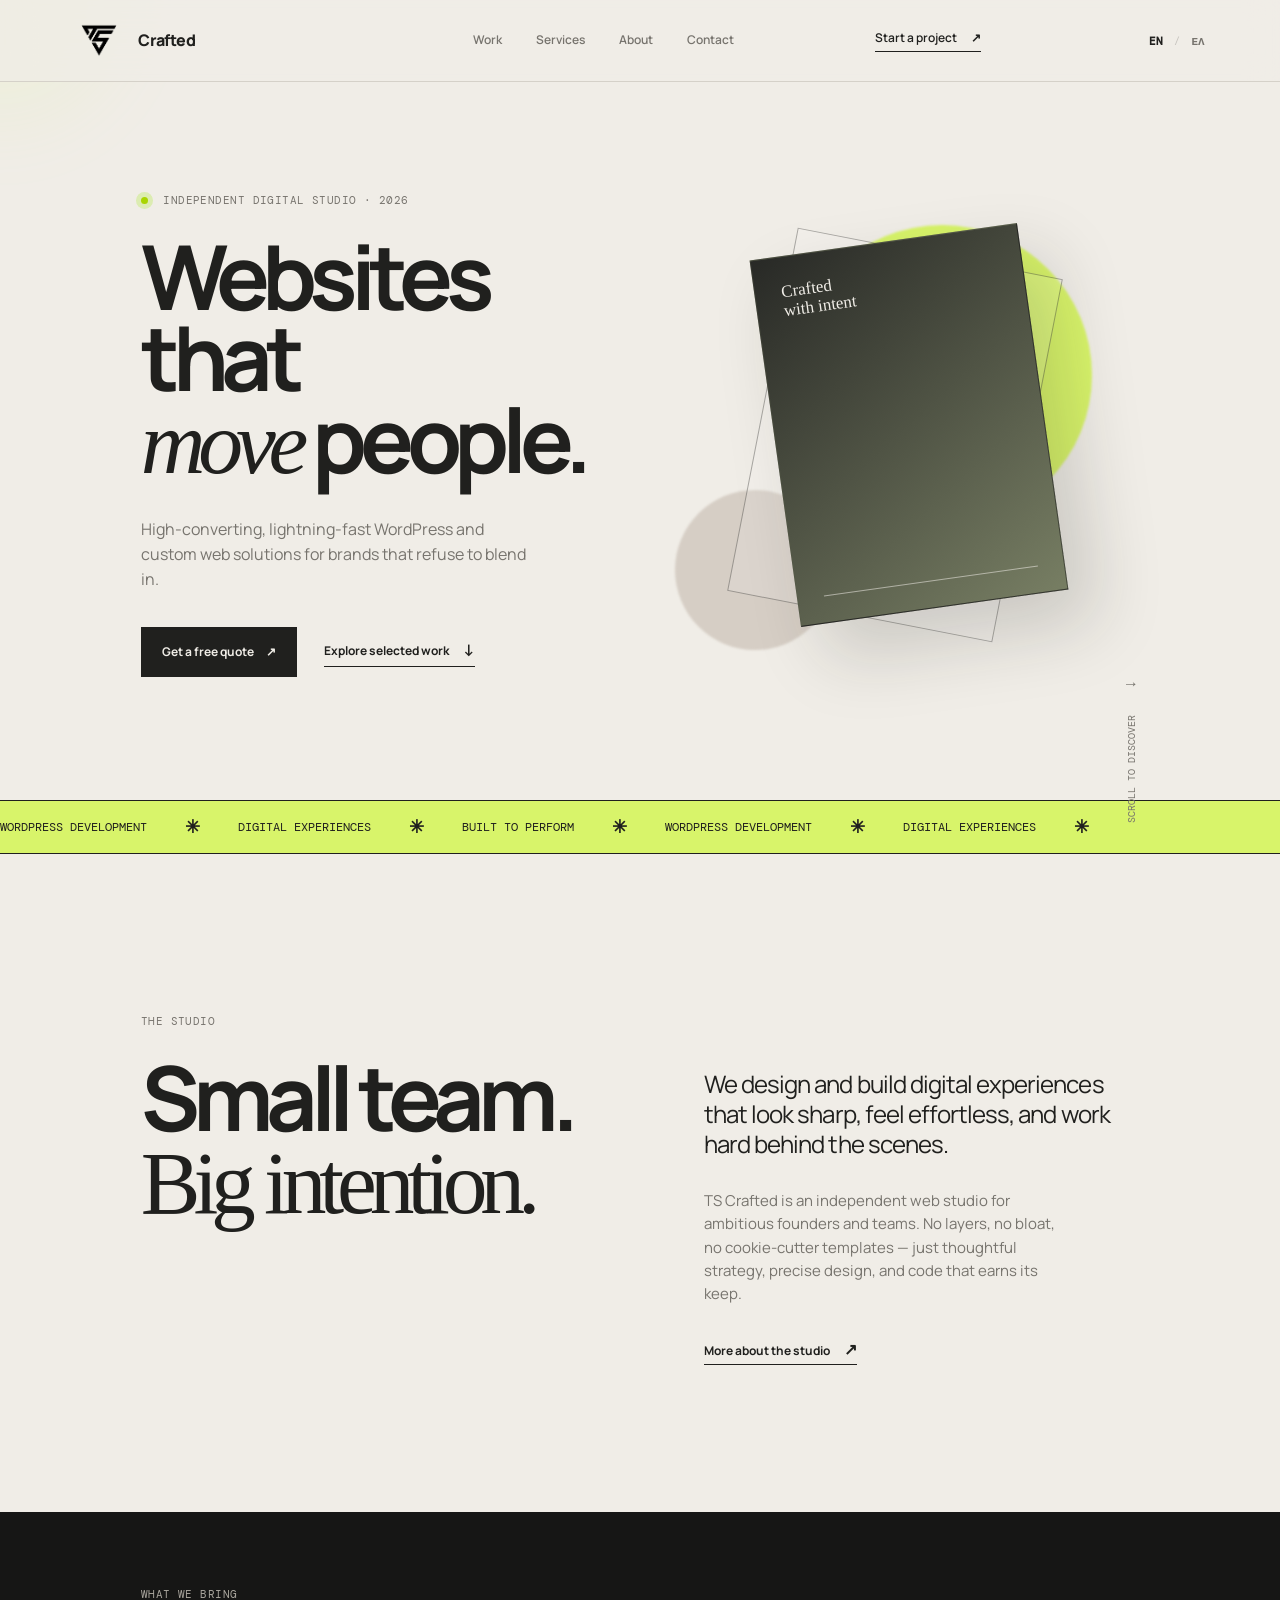
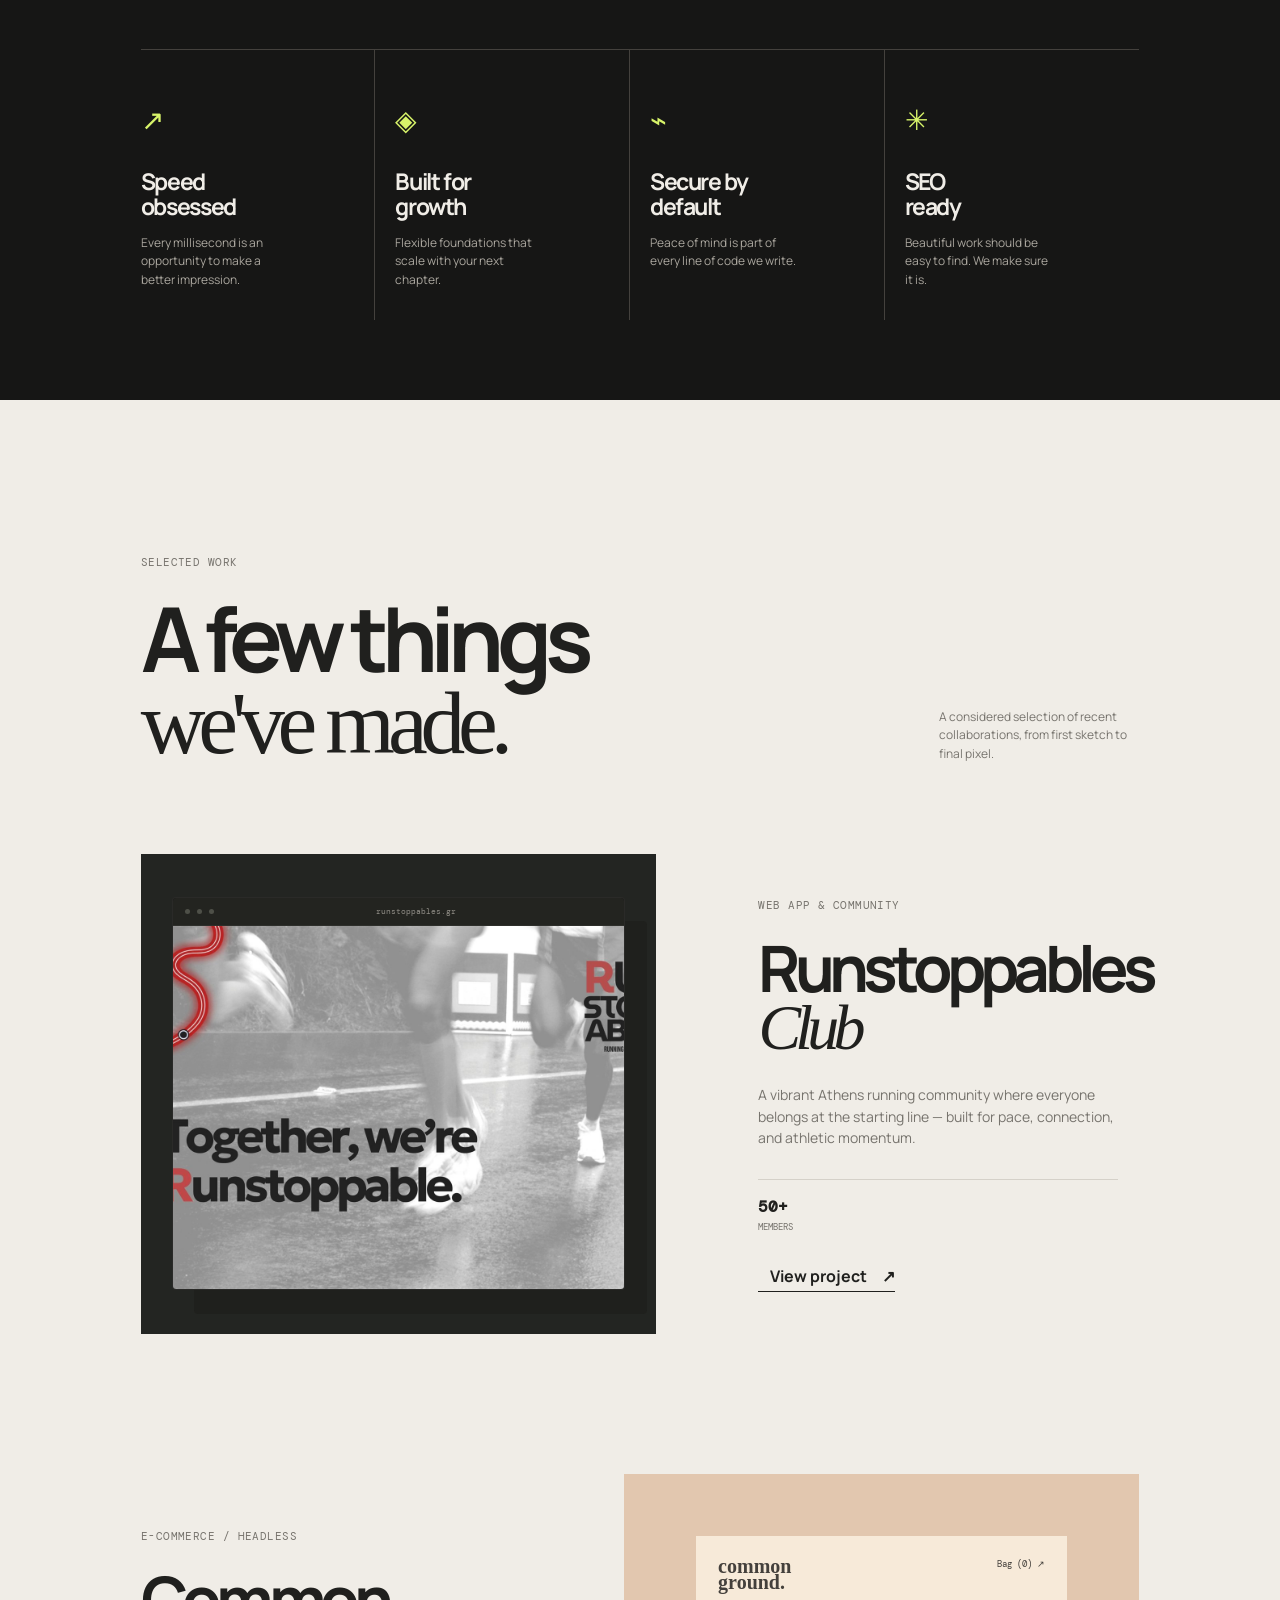
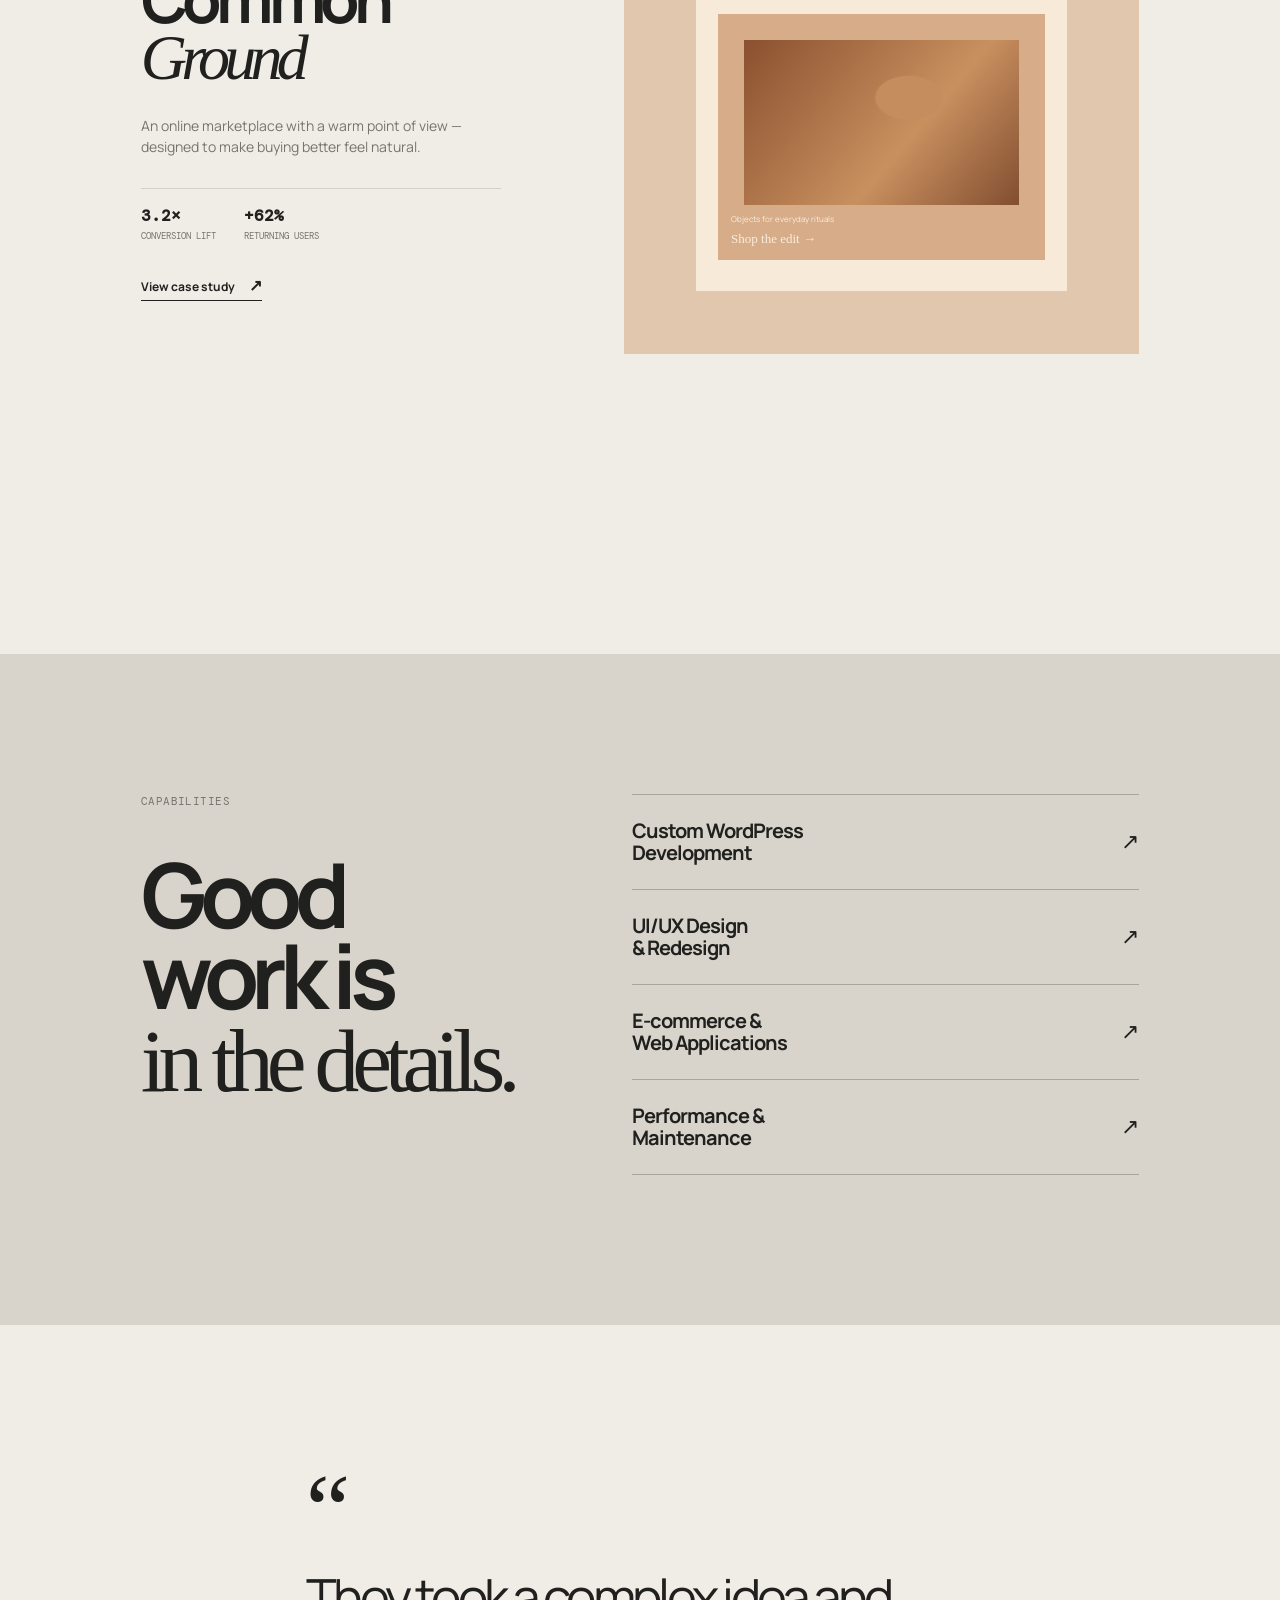
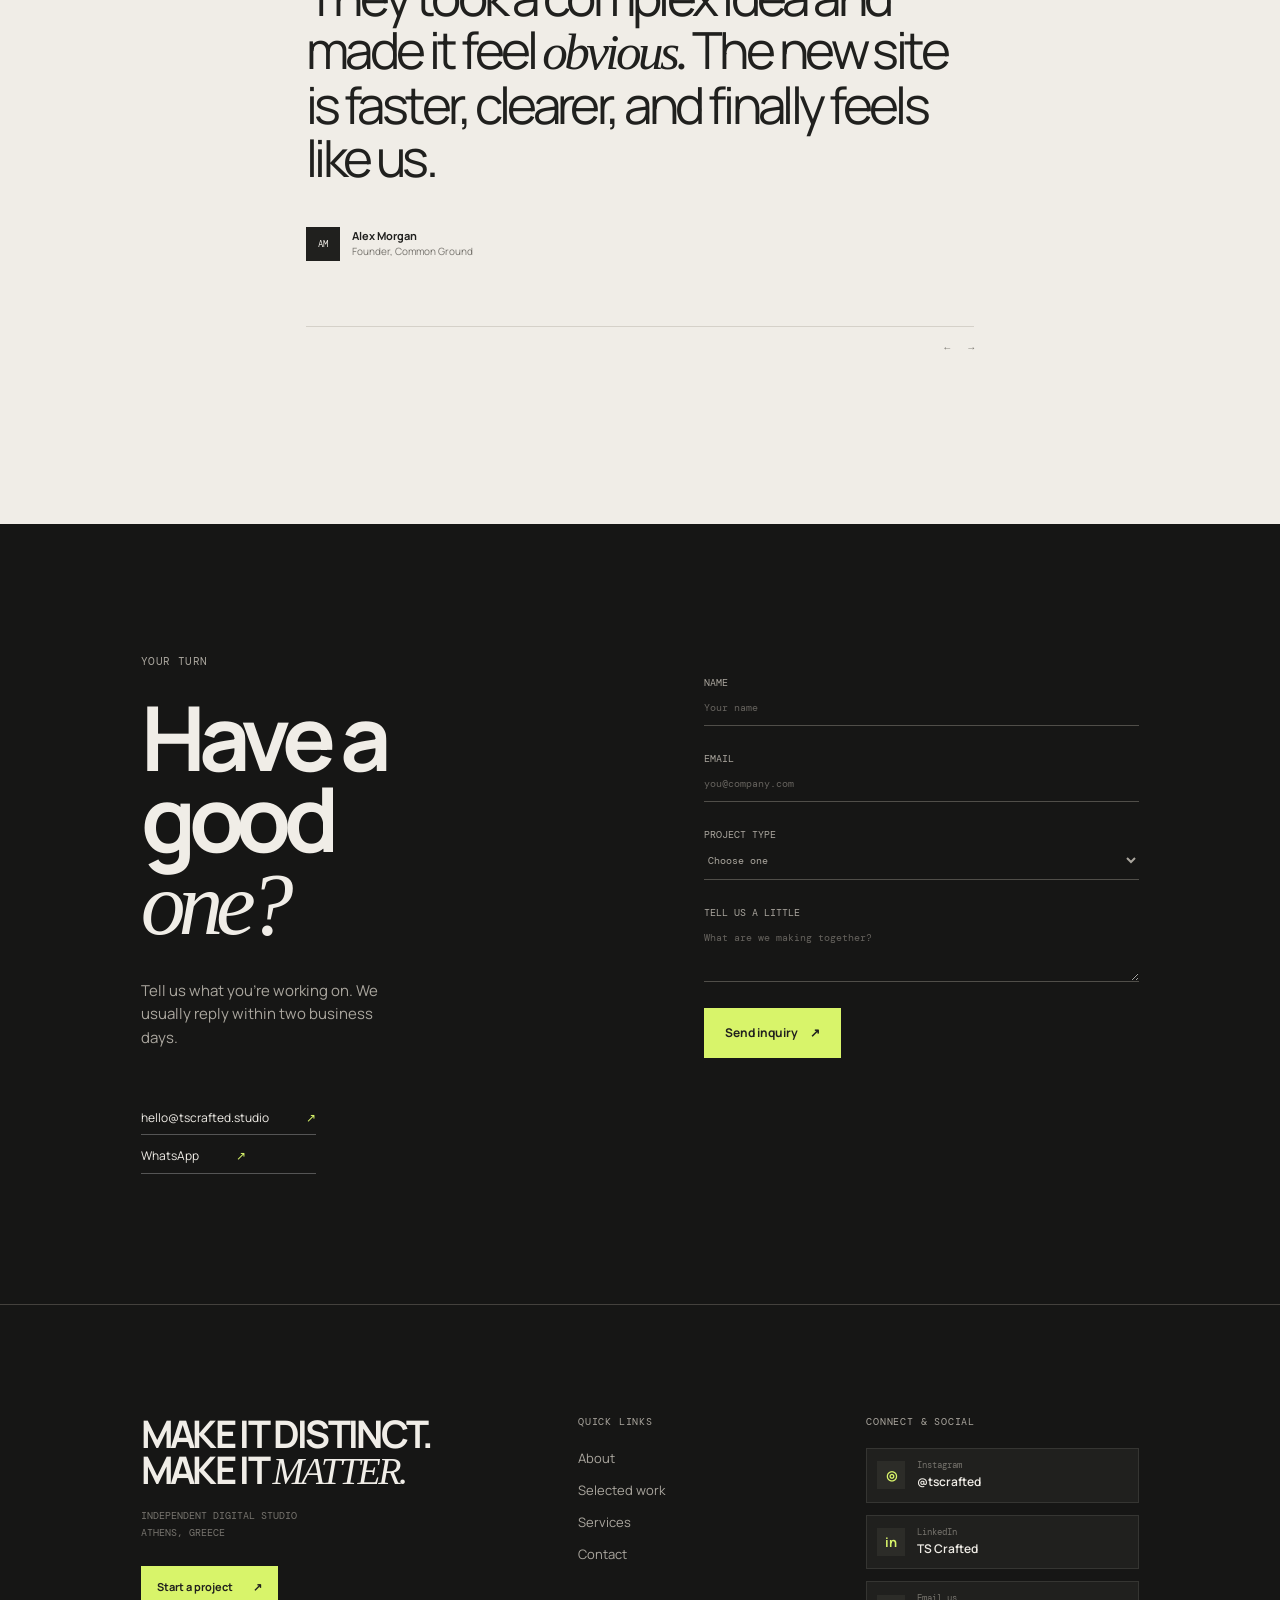
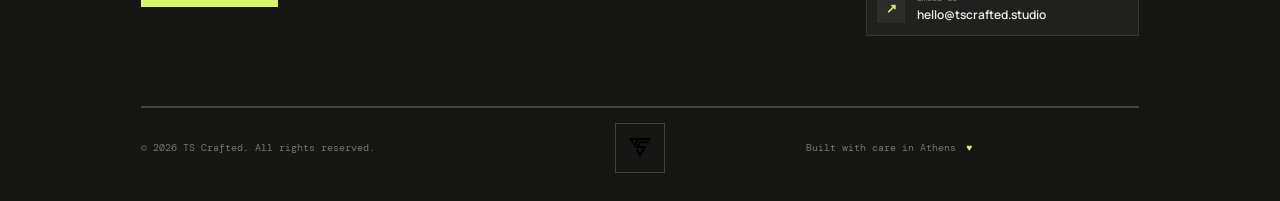
==== index-el.html @ 4c5b45fc "Update portfolio with Runstoppables showcase, language toggle, and clean layout" ====
<!doctype html>
<html lang="el">
  <head>
    <meta charset="UTF-8" />
    <meta name="viewport" content="width=device-width, initial-scale=1.0" />
    <meta name="description" content="TS Crafted — high-performance WordPress and custom web solutions." />
    <title>TS Crafted — Digital experiences, carefully made.</title>
    <link rel="icon" type="image/png" sizes="512x512" href="assets/transparent_logo.png" />
    <link rel="apple-touch-icon" sizes="512x512" href="assets/transparent_logo.png" />
    <link rel="preconnect" href="https://fonts.googleapis.com" />
    <link rel="preconnect" href="https://fonts.gstatic.com" crossorigin />
    <link href="https://fonts.googleapis.com/css2?family=DM+Mono:wght@400;500&family=Manrope:wght@400;500;600;700;800&display=swap" rel="stylesheet" />
    <link rel="stylesheet" href="styles.css" />
  </head>
  <body data-lang="el">
    <div class="cursor-glow" aria-hidden="true"></div>
    <header class="site-header">
      <a class="brand" href="#top" aria-label="TS Crafted home"><img class="brand-logo" src="assets/transparent_logo.png" alt="" /><span>Crafted</span></a>
      <nav class="desktop-nav" aria-label="Main navigation">
        <a href="#work">Work</a><a href="#services">Services</a><a href="#about">About</a><a href="#contact">Contact</a>
      </nav>
      <a class="header-cta magnetic" href="#contact">Start a project <span>↗</span></a>
      <div class="lang-switch" aria-label="Language selection">
        <button type="button" class="lang-btn" data-lang="en" onclick="location.href='index.html'">EN</button>
        <span class="lang-sep">/</span>
        <button type="button" class="lang-btn active" data-lang="el">ΕΛ</button>
      </div>
      <button class="menu-toggle" aria-label="Open menu" aria-expanded="false"><span></span><span></span></button>
    </header>

    <main id="top">
      <section class="hero section-pad">
        <div class="hero-copy reveal">
          <p class="eyebrow"><span class="status-dot"></span> Independent digital studio · 2026</p>
          <h1>Websites that<br /><em>move</em> people.</h1>
          <p class="hero-description">High-converting, lightning-fast WordPress and custom web solutions for brands that refuse to blend in.</p>
          <div class="hero-actions"><a class="button button-dark magnetic" href="#contact">Get a free quote <span>↗</span></a><a class="text-link" href="#work">Explore selected work <span>↓</span></a></div>
        </div>
        <div class="hero-art reveal delay-1" aria-hidden="true">
          <div class="orb orb-one"></div><div class="orb orb-two"></div>
          <div class="art-card art-card-back"></div>
          <div class="art-card art-card-front"><span class="art-label">Crafted<br />with intent</span><div class="art-line"></div></div>
          <div class="scroll-note">Scroll to discover <span>↓</span></div>
        </div>
      </section>

      <section class="marquee" aria-label="Our specialties">
        <div class="marquee-track"><span>WordPress Development</span><b>✳</b><span>Digital Experiences</span><b>✳</b><span>Built to Perform</span><b>✳</b><span>WordPress Development</span><b>✳</b><span>Digital Experiences</span><b>✳</b></div>
      </section>

      <section class="about section-pad" id="about">
        <div class="section-intro reveal"><p class="eyebrow">The studio</p><h2>Small team.<br /><span>Big intention.</span></h2></div>
        <div class="about-content reveal delay-1"><p class="lead">We design and build digital experiences that look sharp, feel effortless, and work hard behind the scenes.</p><p>TS Crafted is an independent web studio for ambitious founders and teams. No layers, no bloat, no cookie-cutter templates — just thoughtful strategy, precise design, and code that earns its keep.</p><a class="text-link" href="#contact">More about the studio <span>↗</span></a></div>
      </section>

      <section class="expertise section-pad">
        <div class="expertise-top"><p class="eyebrow">What we bring</p></div>
        <div class="expertise-grid">
          <div class="expertise-item reveal"><span class="item-icon">↗</span><h3>Speed<br />obsessed</h3><p>Every millisecond is an opportunity to make a better impression.</p></div>
          <div class="expertise-item reveal delay-1"><span class="item-icon">◈</span><h3>Built for<br />growth</h3><p>Flexible foundations that scale with your next chapter.</p></div>
          <div class="expertise-item reveal delay-2"><span class="item-icon">⌁</span><h3>Secure by<br />default</h3><p>Peace of mind is part of every line of code we write.</p></div>
          <div class="expertise-item reveal delay-3"><span class="item-icon">✳</span><h3>SEO<br />ready</h3><p>Beautiful work should be easy to find. We make sure it is.</p></div>
        </div>
      </section>

      <section class="work section-pad" id="work">
        <div class="work-heading reveal"><div><p class="eyebrow">Selected work</p><h2>A few things<br /><span>we've made.</span></h2></div><p class="work-intro">A considered selection of recent collaborations, from first sketch to final pixel.</p></div>
        <article class="project project-one reveal">
          <div class="project-visual visual-one">
            <div class="mock-browser mock-browser-image">
              <div class="browser-bar"><i></i><i></i><i></i><span>runstoppables.gr</span></div>
              <div class="browser-img-wrap">
                <img src="assets/runstoppables-banner.jpg" alt="Runstoppables Community Running Club" class="project-img" />
              </div>
            </div>
          </div>
          <div class="project-copy">
            <p class="eyebrow">
              <span class="lang-en">Web App & Community</span>
              <span class="lang-el">Web Εφαρμογή & Κοινότητα</span>
            </p>
            <h3>Runstoppables<br /><em>Club</em></h3>
            <p class="lang-en">A vibrant Athens running community where everyone belongs at the starting line — built for pace, connection, and athletic momentum.</p>
            <p class="lang-el">Μια δυναμική κοινότητα τρεξίματος στην Αθήνα όπου όλοι χωράμε στην ίδια αφετηρία — σχεδιασμένο για ρυθμό, έμπνευση και συνεχή εξέλιξη.</p>
            <div class="case-stats">
              <span><b>50+</b> <span class="lang-en">Members</span><span class="lang-el">Μέλη</span></span>
            </div>
            <a class="text-link" href="#contact">
              <span class="lang-en">View project <span>↗</span></span>
              <span class="lang-el">Δείτε το project <span>↗</span></span>
            </a>
          </div>
        </article>
        <article class="project project-two reveal">
          <div class="project-copy"><p class="eyebrow">E-commerce / Headless</p><h3>Common<br /><em>Ground</em></h3><p>An online marketplace with a warm point of view — designed to make buying better feel natural.</p><div class="case-stats"><span><b>3.2×</b> Conversion lift</span><span><b>+62%</b> Returning users</span></div><a class="text-link" href="#contact">View case study <span>↗</span></a></div>
          <div class="project-visual visual-two"><div class="mock-shop"><div class="shop-header"><span>common<br />ground.</span><span>Bag (0) ↗</span></div><div class="shop-product"><div class="product-shape"></div><span>Objects for everyday rituals</span><strong>Shop the edit →</strong></div></div></div>
        </article>
      </section>

      <section class="services section-pad" id="services">
        <div class="services-head reveal"><p class="eyebrow">Capabilities</p><h2>Good work is<br /><span>in the details.</span></h2></div>
        <div class="service-list">
          <div class="service reveal"><h3>Custom WordPress<br />Development</h3><span class="service-arrow">↗</span></div>
          <div class="service reveal"><h3>UI/UX Design<br />& Redesign</h3><span class="service-arrow">↗</span></div>
          <div class="service reveal"><h3>E-commerce &<br />Web Applications</h3><span class="service-arrow">↗</span></div>
          <div class="service reveal"><h3>Performance &<br />Maintenance</h3><span class="service-arrow">↗</span></div>
        </div>
      </section>

      <section class="quote section-pad reveal"><div class="quote-mark">“</div><blockquote>They took a complex idea and made it feel <em>obvious.</em> The new site is faster, clearer, and finally feels like us.</blockquote><div class="quote-byline"><span class="avatar">AM</span><span><b>Alex Morgan</b><small>Founder, Common Ground</small></span></div><div class="quote-controls"><span>← &nbsp; →</span></div></section>

      <section class="contact section-pad" id="contact">
        <div class="contact-intro reveal"><p class="eyebrow">Your turn</p><h2>Have a good<br /><em>one?</em></h2><p>Tell us what you're working on. We usually reply within two business days.</p><div class="direct-links"><a href="mailto:hello@tscrafted.studio">hello@tscrafted.studio <span>↗</span></a><a href="https://wa.me/" target="_blank" rel="noreferrer">WhatsApp <span>↗</span></a></div></div>
        <form class="contact-form reveal delay-1"><label>Name<input type="text" name="name" placeholder="Your name" required /></label><label>Email<input type="email" name="email" placeholder="you@company.com" required /></label><label>Project type<select name="type"><option>Choose one</option><option>WordPress Development</option><option>Website redesign</option><option>E-commerce</option><option>Something else</option></select></label><label>Tell us a little<textarea name="message" rows="3" placeholder="What are we making together?"></textarea></label><button class="button button-light magnetic" type="submit">Send inquiry <span>↗</span></button><p class="form-status" role="status"></p></form>
      </section>
    </main>
    <footer class="footer">
      <div class="footer-grid">
        <div class="footer-about">
          <p class="footer-motto">MAKE IT DISTINCT.<br />MAKE IT <em>MATTER.</em></p>
          <p class="footer-submotto">Independent digital studio<br />Athens, Greece</p>
          <a class="footer-cta" href="#contact">Start a project <span>↗</span></a>
        </div>
        <div class="footer-column">
          <h3>Quick links</h3>
          <a href="#about">About</a>
          <a href="#work">Selected work</a>
          <a href="#services">Services</a>
          <a href="#contact">Contact</a>
        </div>
        <div class="footer-column footer-connect">
          <h3>Connect &amp; social</h3>
          <a class="footer-link-card" href="#" aria-label="Instagram placeholder"><span class="footer-link-icon">◎</span><span><small>Instagram</small><b>@tscrafted</b></span></a>
          <a class="footer-link-card" href="#" aria-label="LinkedIn placeholder"><span class="footer-link-icon">in</span><span><small>LinkedIn</small><b>TS Crafted</b></span></a>
          <a class="footer-link-card" href="mailto:hello@tscrafted.studio"><span class="footer-link-icon">↗</span><span><small>Email us</small><b>hello@tscrafted.studio</b></span></a>
        </div>
      </div>
      <div class="footer-bottom">
        <span>© 2026 TS Crafted. All rights reserved.</span>
        <a class="footer-mark" href="#top" aria-label="TS Crafted home"><img src="assets/transparent_logo.png" alt="TS Crafted" /></a>
        <span>Built with care in Athens <span class="footer-heart">♥</span></span>
      </div>
    </footer>
    <script src="script.js"></script>
  </body>
</html>
---- styles.css ----
:root{--ink:#20201e;--paper:#f0ede7;--muted:#77746e;--line:#d5d1c9;--acid:#d8f46a;--black:#161615;--serif:Georgia,'Times New Roman',serif;--sans:'Manrope',Arial,sans-serif;--mono:'DM Mono',monospace}
*{box-sizing:border-box}html{scroll-behavior:smooth}body{margin:0;background:var(--paper);color:var(--ink);font-family:var(--sans);font-size:15px;line-height:1.55;overflow-x:hidden}a{color:inherit;text-decoration:none}button,input,select,textarea{font:inherit}.site-header{height:82px;padding:0 5.5vw;display:flex;align-items:center;justify-content:space-between;border-bottom:1px solid var(--line);position:absolute;top:0;width:100%;z-index:5;background:rgba(240,237,231,.7);backdrop-filter:blur(16px)}.brand{font-weight:800;display:flex;align-items:center;gap:10px;font-size:16px;letter-spacing:-.04em}.brand-mark{background:var(--ink);color:var(--paper);width:29px;height:29px;display:grid;place-items:center;font-size:10px;letter-spacing:-.08em}.brand-logo{width:58px;height:58px;padding:0;object-fit:contain;display:block}.site-header .brand-logo{filter:invert(1)}.desktop-nav{display:flex;gap:34px;margin-left:12%}.desktop-nav a,.header-cta{font-size:12px;font-weight:600}.desktop-nav a{color:var(--muted);transition:color .25s}.desktop-nav a:hover{color:var(--ink)}.header-cta{border-bottom:1px solid var(--ink);padding-bottom:4px}.header-cta span,.text-link span,.button span{margin-left:12px;transition:transform .3s;display:inline-block}.header-cta:hover span,.text-link:hover span,.button:hover span{transform:translate(3px,-3px)}.menu-toggle{display:none;background:none;border:0}.section-pad{padding-left:11vw;padding-right:11vw}.hero{min-height:780px;padding-top:180px;padding-bottom:110px;display:grid;grid-template-columns:1fr 1fr;align-items:center;gap:4vw}.eyebrow{font:11px var(--mono);letter-spacing:.04em;text-transform:uppercase;color:var(--muted);margin:0 0 28px}.status-dot{display:inline-block;width:7px;height:7px;background:#a9d500;border-radius:50%;margin-right:8px;box-shadow:0 0 0 5px #dcecb2}.hero h1,.section-intro h2,.work-heading h2,.services h2,.contact h2{font-size:clamp(54px,7vw,106px);letter-spacing:-.08em;line-height:.91;margin:0;font-weight:700}.hero h1 em,.contact h2 em{font-family:var(--serif);font-weight:400}.hero-description{max-width:390px;color:var(--muted);font-size:16px;margin:34px 0 35px}.hero-actions{display:flex;align-items:center;gap:27px}.button{border:0;padding:16px 21px;display:inline-flex;align-items:center;justify-content:center;cursor:pointer;font-size:12px;font-weight:700;transition:transform .25s,box-shadow .25s}.button-dark{background:var(--ink);color:var(--paper)}.button-light{background:var(--acid);color:var(--ink);width:max-content}.button:hover{transform:translateY(-3px);box-shadow:7px 7px 0 rgba(32,32,30,.13)}.text-link{font-size:12px;font-weight:700;border-bottom:1px solid var(--ink);padding-bottom:5px}.text-link span{font-size:16px}.hero-art{position:relative;height:510px}.orb{position:absolute;border-radius:50%;filter:blur(1px)}.orb-one{width:300px;height:300px;background:var(--acid);top:45px;right:10%}.orb-two{width:160px;height:160px;background:#d6cec5;bottom:40px;left:2%}.art-card{position:absolute;width:270px;height:370px;border:1px solid rgba(32,32,30,.35);transform:rotate(11deg);top:70px;right:23%;background:rgba(255,255,255,.13)}.art-card-front{transform:rotate(-8deg);top:60px;right:20%;background:linear-gradient(145deg,#282926,#777e63);color:var(--paper);padding:26px;display:flex;flex-direction:column;justify-content:space-between;box-shadow:25px 35px 70px rgba(32,32,30,.18)}.art-label{font:17px var(--serif);line-height:1.1}.art-number{font:10px var(--mono);align-self:flex-end}.art-number span{opacity:.5}.art-line{width:100%;height:1px;background:rgba(240,237,231,.55)}.scroll-note{position:absolute;bottom:0;right:2%;font:10px var(--mono);text-transform:uppercase;color:var(--muted);transform:rotate(-90deg);transform-origin:right}.scroll-note span{margin-left:20px;font-size:16px}.marquee{background:var(--acid);overflow:hidden;padding:14px 0;border-bottom:1px solid var(--ink);border-top:1px solid var(--ink)}.marquee-track{display:flex;gap:38px;white-space:nowrap;animation:slide 25s linear infinite;font:12px var(--mono);text-transform:uppercase;align-items:center}.marquee b{font-size:18px}.about{display:grid;grid-template-columns:1fr 1fr;padding-top:160px;padding-bottom:150px;gap:10vw}.section-intro h2 span,.work-heading h2 span,.services h2 span{font-family:var(--serif);font-weight:400}.about-content{max-width:470px;padding-top:55px}.lead{font-size:24px;letter-spacing:-.04em;line-height:1.25;margin:0 0 30px}.about-content>p:not(.lead){color:var(--muted);max-width:360px;margin-bottom:32px}.expertise{background:var(--black);color:var(--paper);padding-top:75px;padding-bottom:80px}.expertise-top{display:flex;justify-content:space-between;border-bottom:1px solid #44413d;padding-bottom:20px}.expertise-top .eyebrow,.expertise-top .mono{color:#aaa69e}.mono{font:10px var(--mono)}.expertise-grid{display:grid;grid-template-columns:repeat(4,1fr);gap:20px}.expertise-item{padding:48px 25px 18px 0;border-right:1px solid #44413d}.expertise-item:last-child{border:0}.item-icon{color:var(--acid);font-size:28px}.expertise-item h3{font-size:23px;line-height:1.05;letter-spacing:-.06em;margin:28px 0 16px}.expertise-item p{color:#aaa69e;font-size:12px;max-width:150px}.work{padding-top:155px;padding-bottom:160px}.work-heading{display:flex;justify-content:space-between;align-items:flex-end;margin-bottom:90px}.work-intro{max-width:200px;color:var(--muted);font-size:12px;margin:0}.project{display:grid;grid-template-columns:1.15fr .85fr;gap:8vw;align-items:center;margin-bottom:140px}.project-two{grid-template-columns:.85fr 1.15fr}.project-copy{max-width:360px}.project-copy h3{font-size:clamp(47px,5vw,75px);letter-spacing:-.09em;line-height:.88;margin:0 0 28px}.project-copy h3 em{font-family:var(--serif);font-weight:400}.project-copy>p:not(.eyebrow){color:var(--muted);font-size:14px;margin-bottom:30px}.case-stats{display:flex;gap:28px;border-top:1px solid var(--line);padding:16px 0 27px;margin-bottom:4px}.case-stats span{font:9px var(--mono);text-transform:uppercase;color:var(--muted)}.case-stats b{display:block;color:var(--ink);font-size:16px;margin-bottom:4px}.project-visual{height:480px;position:relative;display:grid;place-items:center;overflow:hidden}.visual-one{background:#232522}.visual-one .visual-caption{color:#8f8c85}.visual-two{background:#e2c7af}.visual-caption{position:absolute;right:22px;bottom:20px;font:10px var(--mono)}.mock-browser{background:#242521;width:72%;height:70%;color:var(--paper);box-shadow:22px 23px 0 rgba(32,32,30,.13);transition:transform .7s}.project-visual:hover .mock-browser,.project-visual:hover .mock-shop{transform:scale(1.05)}.browser-bar{height:27px;background:#d4d7cb;color:#555;padding:6px 9px;display:flex;gap:4px;align-items:center;font:7px var(--mono)}.browser-bar i{width:5px;height:5px;background:#92978a;border-radius:50%}.browser-bar span{margin-left:auto;margin-right:auto}.browser-content{padding:34px 28px;position:relative;height:calc(100% - 27px);overflow:hidden}.mock-kicker{font:7px var(--mono);color:#a9b79e}.browser-content strong{font:clamp(25px,3vw,44px);line-height:.88;display:block;margin-top:45px;letter-spacing:-.08em}.browser-content em{font-family:var(--serif);font-weight:400}.browser-content small{position:absolute;bottom:22px;font:8px var(--mono)}.mock-circle{position:absolute;width:150px;height:150px;border-radius:50%;background:#c9d4c2;right:-40px;top:75px}.mock-shop{background:#f7ead9;width:72%;height:74%;padding:22px;color:#44403c;transition:transform .7s}.shop-header{display:flex;justify-content:space-between;font:9px var(--mono)}.shop-header span:first-child{font:bold 20px var(--serif);line-height:.8}.shop-product{height:79%;margin-top:24px;background:#d7ac89;position:relative;padding:13px;display:flex;flex-direction:column;justify-content:flex-end;color:#f8eddf}.product-shape{position:absolute;inset:26px 26px 55px;background:radial-gradient(ellipse at 60% 35%,#eacfae 0 14%,transparent 15%),linear-gradient(130deg,#a47758,#eed5b0 60%,#9a7359);mix-blend-mode:multiply}.shop-product span,.shop-product strong{position:relative;font-size:8px}.shop-product strong{font:13px var(--serif);margin-top:5px}.services{background:#d9d4cb;padding-top:140px;padding-bottom:150px;display:grid;grid-template-columns:1fr 1.35fr;gap:9vw}.services h2{margin-top:45px}.service-list{border-top:1px solid #aaa59d}.service{border-bottom:1px solid #aaa59d;display:flex;justify-content:space-between;align-items:center;padding:25px 0;transition:padding .3s}.service:hover{padding-left:12px;padding-right:12px;background:rgba(255,255,255,.18)}.service-num{font:10px var(--mono);color:var(--muted)}.service h3{font-size:20px;line-height:1.1;letter-spacing:-.05em;margin:0}.service-arrow{font-size:22px}.quote{padding-top:160px;padding-bottom:170px;max-width:950px;margin:auto}.quote-mark{font:100px var(--serif);line-height:.5}.quote blockquote{font-size:clamp(31px,4vw,55px);line-height:1.04;letter-spacing:-.07em;margin:35px 0 42px;max-width:800px}.quote blockquote em{font-family:var(--serif);font-weight:400}.quote-byline{display:flex;align-items:center;gap:12px}.avatar{width:34px;height:34px;background:var(--ink);color:var(--paper);display:grid;place-items:center;font:9px var(--mono)}.quote-byline b,.quote-byline small{display:block;font-size:11px}.quote-byline small{color:var(--muted);font-size:10px}.quote-controls{display:flex;justify-content:flex-end;border-top:1px solid var(--line);margin-top:65px;padding-top:14px;font:10px var(--mono);color:var(--muted)}.contact{background:var(--black);color:var(--paper);display:grid;grid-template-columns:1fr 1fr;gap:10vw;padding-top:130px;padding-bottom:130px}.contact .eyebrow{color:#aaa69e}.contact h2{color:var(--paper)}.contact-intro>p:not(.eyebrow){color:#aaa69e;max-width:260px;margin-top:35px}.direct-links{margin-top:60px;display:grid;gap:12px;width:max-content}.direct-links a{font-size:12px;border-bottom:1px solid #555;padding-bottom:7px}.direct-links span{margin-left:35px;color:var(--acid)}.contact-form{padding-top:22px}.contact-form label{display:block;font:10px var(--mono);text-transform:uppercase;color:#aaa69e;margin-bottom:26px}.contact-form input,.contact-form select,.contact-form textarea{display:block;width:100%;background:transparent;border:0;border-bottom:1px solid #504e49;color:var(--paper);padding:12px 0 11px;outline:none;border-radius:0;resize:vertical}.contact-form select{color:#aaa69e}.contact-form input:focus,.contact-form textarea:focus,.contact-form select:focus{border-color:var(--acid)}.contact-form input::placeholder,.contact-form textarea::placeholder{color:#66635e}.form-status{font-size:11px;color:var(--acid);margin:17px 0 0}.footer{background:var(--black);color:var(--paper);padding:55px 11vw 28px;border-top:1px solid #44413d}.footer-top{display:flex;justify-content:space-between;align-items:flex-start;padding-bottom:85px}.footer-top p{color:#aaa69e;font:14px var(--serif);line-height:1.1;margin:0}.back-top{font:10px var(--mono);border-bottom:1px solid #555;padding-bottom:5px}.footer-bottom{border-top:1px solid #44413d;padding-top:15px;display:grid;grid-template-columns:1fr 1fr 1fr;color:#77746e;font:10px var(--mono)}.footer-bottom div{display:flex;gap:20px}.footer-bottom div:last-child{justify-content:flex-end}.footer-bottom a:hover{color:var(--paper)}.reveal{opacity:0;transform:translateY(25px);transition:opacity .8s ease,transform .8s ease}.reveal.visible{opacity:1;transform:none}.delay-1{transition-delay:.12s}.delay-2{transition-delay:.2s}.delay-3{transition-delay:.28s}@keyframes slide{to{transform:translateX(-30%)}}.cursor-glow{position:fixed;width:250px;height:250px;pointer-events:none;border-radius:50%;background:rgba(216,244,106,.08);filter:blur(35px);transform:translate(-50%,-50%);z-index:0}
@media(max-width:800px){.section-pad{padding-left:7vw;padding-right:7vw}.site-header{padding:0 7vw;height:70px}.desktop-nav,.header-cta{display:none}.menu-toggle{display:flex;flex-direction:column;gap:5px;padding:8px}.menu-toggle span{display:block;background:var(--ink);width:23px;height:1px}.desktop-nav.mobile-open{display:flex;position:absolute;top:70px;left:0;right:0;margin:0;padding:24px 7vw;flex-direction:column;gap:18px;background:var(--paper);border-bottom:1px solid var(--line)}.hero{grid-template-columns:1fr;padding-top:130px;min-height:auto;padding-bottom:70px}.hero-art{height:390px;margin-top:20px}.art-card{right:25%;transform:rotate(9deg) scale(.8)}.art-card-front{right:20%;transform:rotate(-8deg) scale(.8)}.orb-one{right:9%}.scroll-note{right:0}.about,.services,.contact{grid-template-columns:1fr;gap:55px}.about{padding-top:100px;padding-bottom:100px}.about-content{padding-top:0}.expertise-grid{grid-template-columns:1fr 1fr}.expertise-item{border-bottom:1px solid #44413d;padding-top:30px}.work{padding-top:100px;padding-bottom:80px}.work-heading{display:block;margin-bottom:60px}.work-intro{margin-top:30px}.project,.project-two{display:flex;flex-direction:column;gap:40px;margin-bottom:95px;align-items:stretch}.project-two .project-copy{order:1}.project-two .project-visual{order:2}.project-visual{height:370px}.project-copy{max-width:430px}.services{padding-top:100px;padding-bottom:100px}.services h2{margin-top:0}.quote{padding-top:100px;padding-bottom:110px}.contact{padding-top:95px;padding-bottom:100px}.footer{padding-left:7vw;padding-right:7vw}.footer-top{padding-bottom:60px}.footer-bottom{grid-template-columns:1fr;gap:20px}.footer-bottom div:last-child{justify-content:flex-start}.footer-bottom div{gap:15px}}
@media(max-width:450px){.hero h1{font-size:55px}.hero-actions{align-items:flex-start;flex-direction:column;gap:20px}.hero-art{height:340px}.art-card{right:16%}.art-card-front{right:10%}.expertise-grid{grid-template-columns:1fr}.expertise-item{border-right:0}.project-visual{height:300px}.mock-browser,.mock-shop{width:80%;height:72%}.project-copy h3{font-size:53px}.footer-top{display:grid;gap:30px}}
.footer-grid{display:grid;grid-template-columns:1.4fr .8fr 1.1fr;gap:7vw;padding:55px 0 70px;border-bottom:1px solid #44413d}.footer-about{display:flex;flex-direction:column;align-items:flex-start}.footer-motto{font-size:clamp(24px,3vw,38px);font-weight:700;letter-spacing:-.07em;line-height:.95;margin:0 0 18px}.footer-motto em{font-family:var(--serif);font-weight:400}.footer-submotto{color:#77746e;font:10px var(--mono);line-height:1.7;text-transform:uppercase;margin:0 0 25px}.footer-cta{background:var(--acid);color:var(--ink);padding:12px 16px;font-size:11px;font-weight:700;transition:transform .25s}.footer-cta span{margin-left:18px}.footer-cta:hover{transform:translateY(-3px)}.footer-column{display:flex;flex-direction:column;gap:12px}.footer-column h3{color:#aaa69e;font:10px var(--mono);letter-spacing:.08em;text-transform:uppercase;margin:0 0 8px}.footer-column>a:not(.footer-link-card){color:#aaa69e;font-size:13px;transition:color .2s}.footer-column>a:not(.footer-link-card):hover{color:var(--paper)}.footer-link-card{display:flex;align-items:center;gap:12px;padding:10px;background:#20201e;border:1px solid #353532;transition:border-color .2s}.footer-link-card:hover{border-color:var(--acid)}.footer-link-card>span:last-child{display:flex;flex-direction:column;gap:2px}.footer-link-card small{color:#77746e;font:9px var(--mono)}.footer-link-card b{font-size:12px;font-weight:600}.footer-link-icon{width:28px;height:28px;display:grid;place-items:center;background:#2c2c28;color:var(--acid);font-size:13px;font-weight:700}.footer-bottom{align-items:center}.footer-mark{justify-self:center;display:grid;place-items:center;width:50px;height:50px;border:1px solid #44413d;transition:border-color .2s}.footer-mark img{width:100%;height:100%;padding:5px;object-fit:contain;filter:invert(1)}.footer-mark:hover{border-color:var(--acid)}.footer-heart{color:var(--acid);margin-left:4px}@media (max-width:700px){.footer-grid{grid-template-columns:1fr;gap:45px;padding:45px 0 55px}.footer-bottom{display:flex;flex-direction:column;align-items:flex-start}.footer-mark{align-self:center;order:-1}.footer-bottom>span:last-child{align-self:center}}
/* Language Switcher */
.lang-switch{display:inline-flex;align-items:center;gap:6px;font:11px var(--mono);color:var(--muted);margin-left:22px}
.lang-btn{background:none;border:0;padding:3px 5px;font:inherit;color:var(--muted);cursor:pointer;transition:color .2s;text-transform:uppercase;font-weight:600}
.lang-btn:hover,.lang-btn.active{color:var(--ink);font-weight:700}
.lang-sep{opacity:.35;font-size:10px}
@media (max-width: 800px) {
  .lang-switch{margin-left:auto;margin-right:12px}
}

/* Runstoppables Clean Mockup Image Display */
.mock-browser-image{display:flex;flex-direction:column;overflow:hidden;background:#181816;width:88%;height:82%;box-shadow:22px 24px 0 rgba(18,18,16,.24);border:1px solid rgba(255,255,255,.08);border-radius:4px}
.mock-browser-image .browser-bar{flex-shrink:0;height:28px;background:#232420;color:#918e87;border-bottom:1px solid rgba(255,255,255,.05);padding:0 12px;display:flex;align-items:center;font:8px var(--mono)}
.mock-browser-image .browser-bar i{width:5px;height:5px;background:#4e5048;border-radius:50%;display:inline-block;margin-right:3px}
.mock-browser-image .browser-bar span{margin-left:auto;margin-right:auto}
.browser-img-wrap{flex:1 1 auto;min-height:0;width:100%;position:relative;overflow:hidden;background:#111210}
.project-img{width:100%;height:100%;object-fit:cover;object-position:center 30%;display:block;transition:transform .7s cubic-bezier(.2,.8,.2,1)}
.project-visual:hover .project-img{transform:scale(1.08)}

/* Multilingual Toggle Rules */
body[data-lang="en"] .lang-el{display:none !important}
body[data-lang="el"] .lang-en{display:none !important}
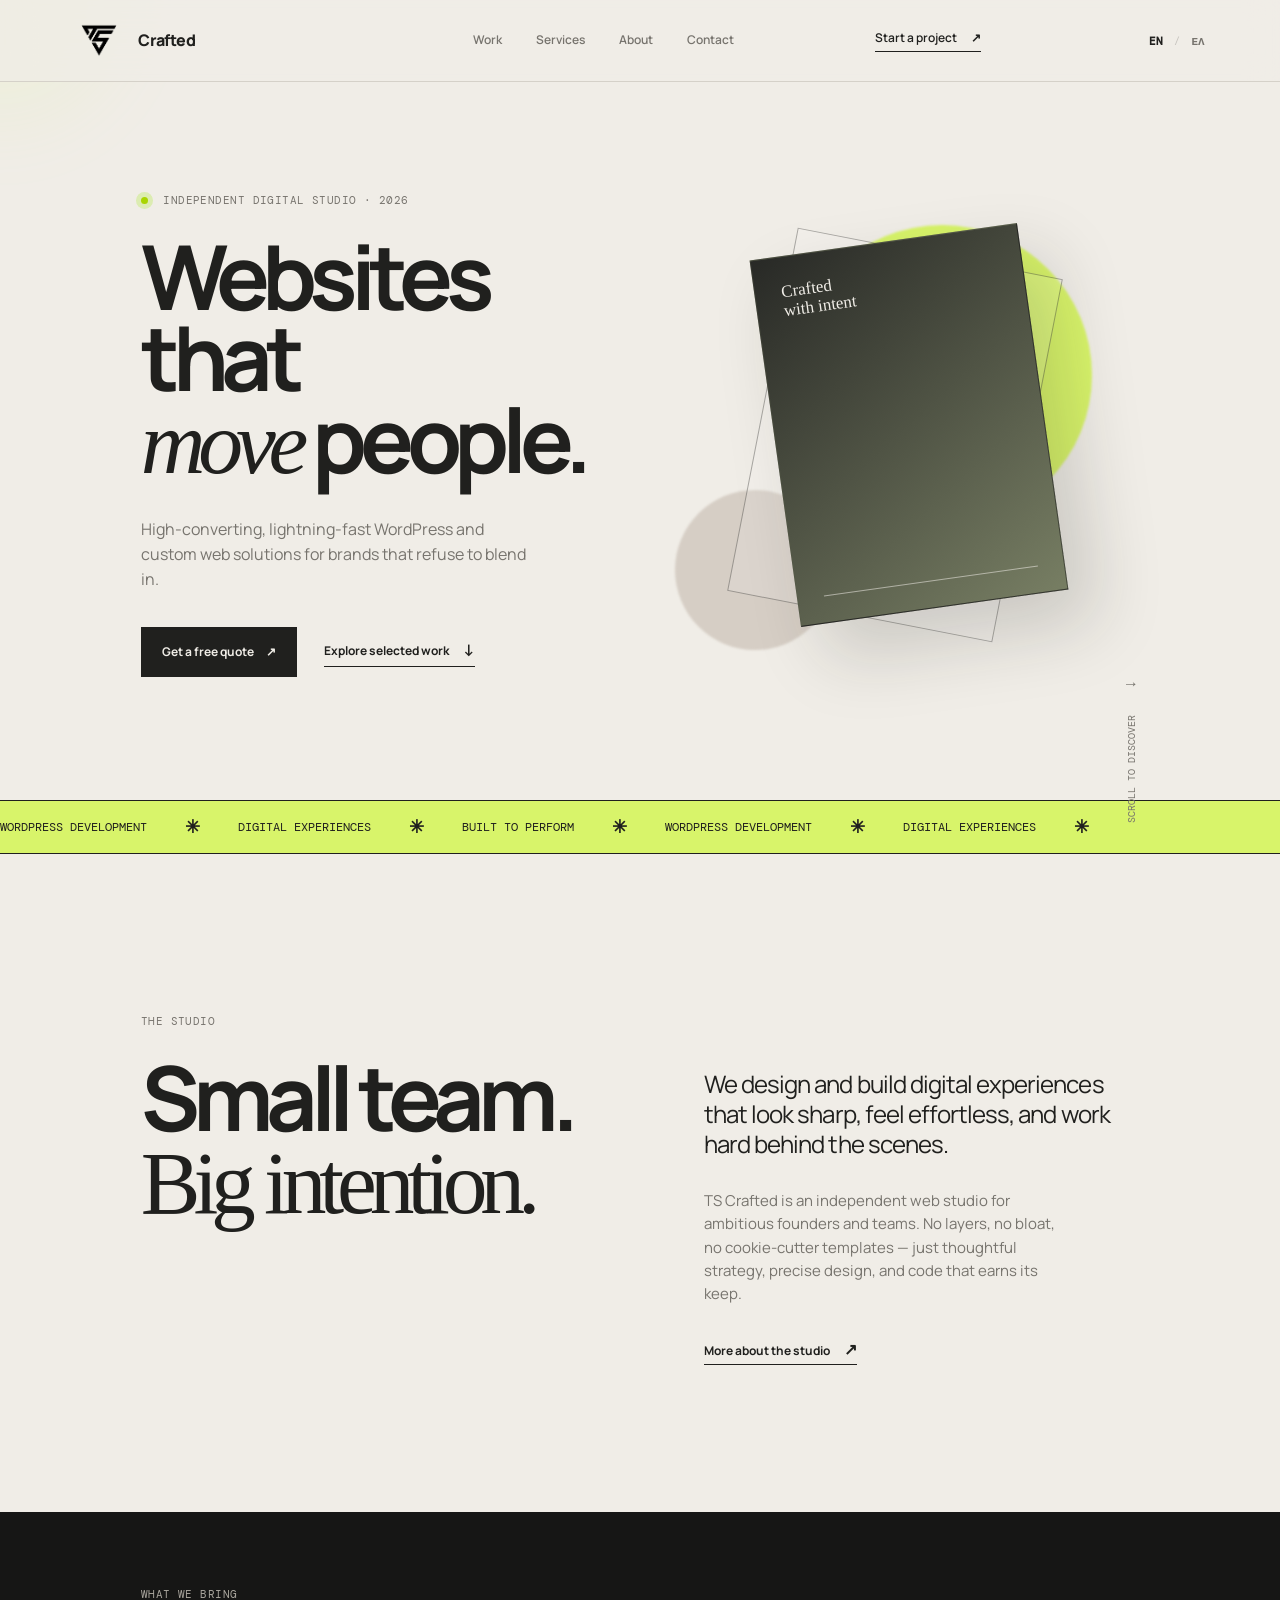
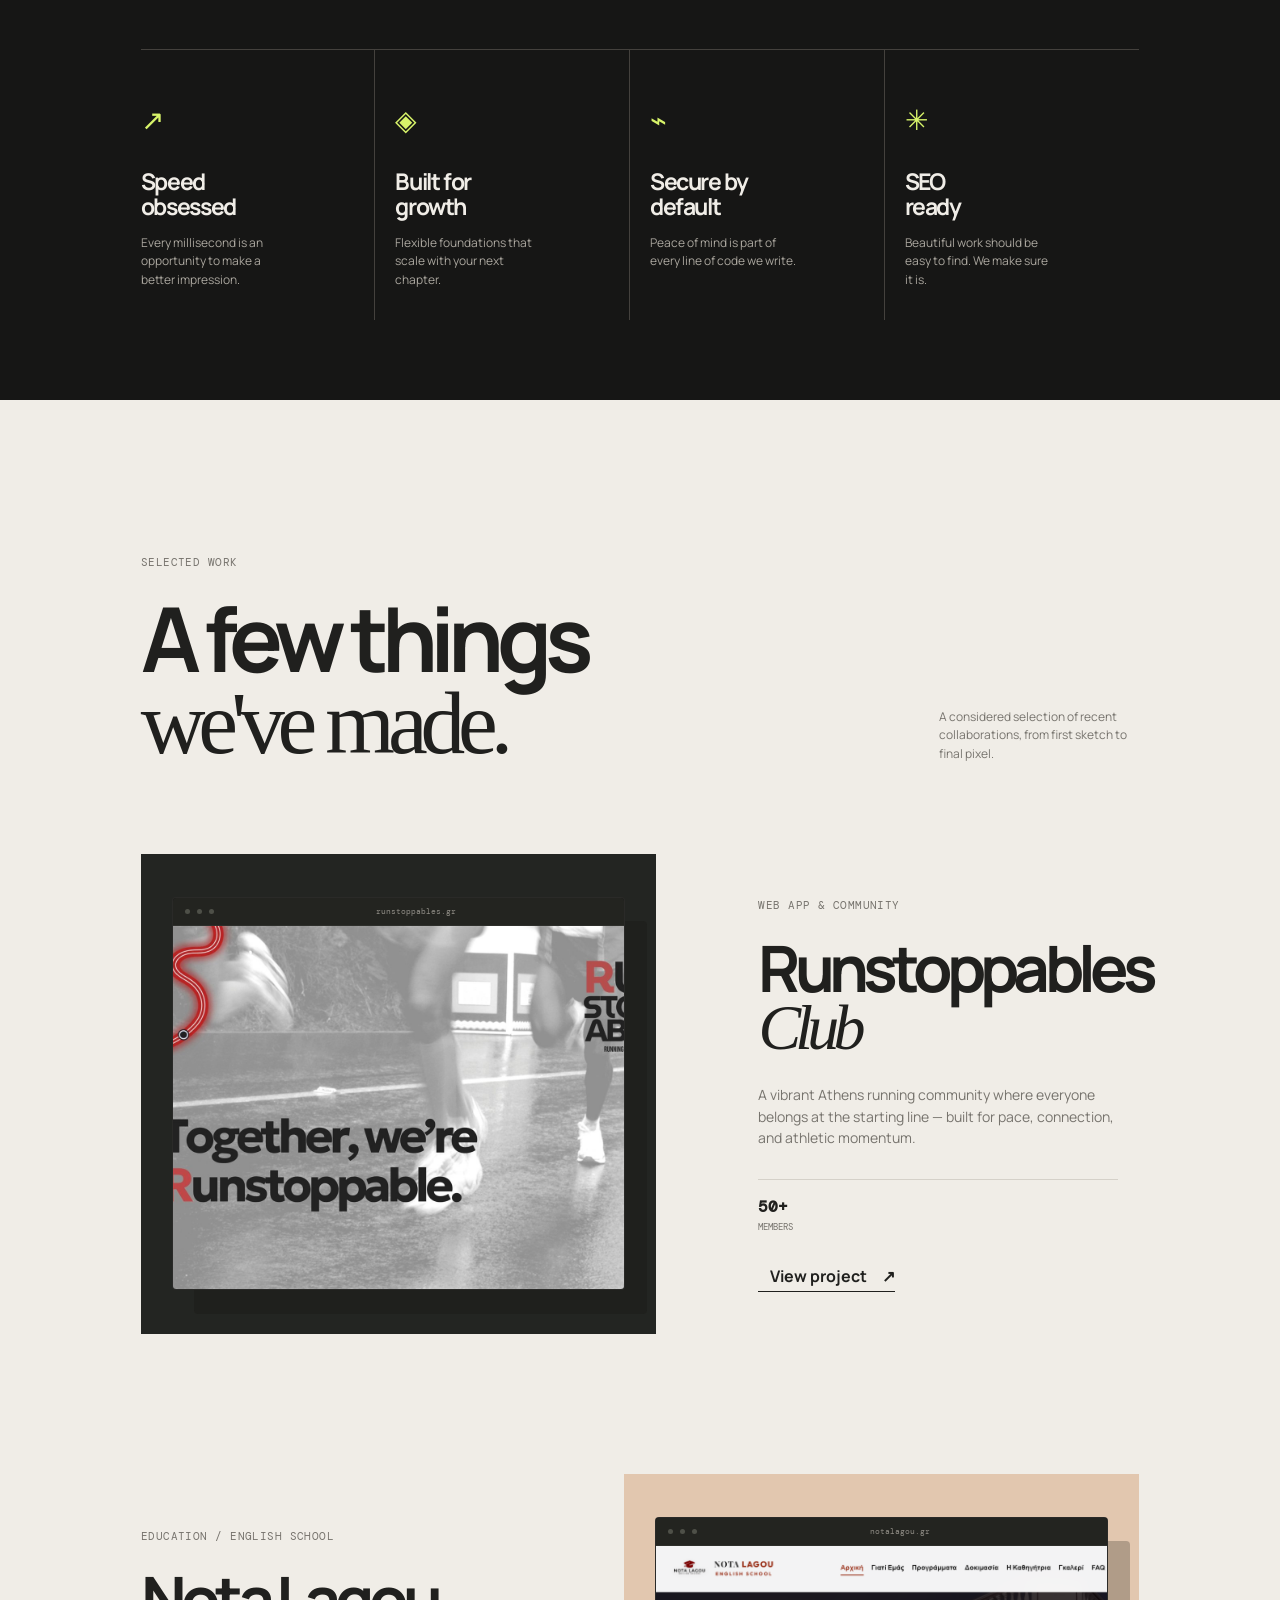
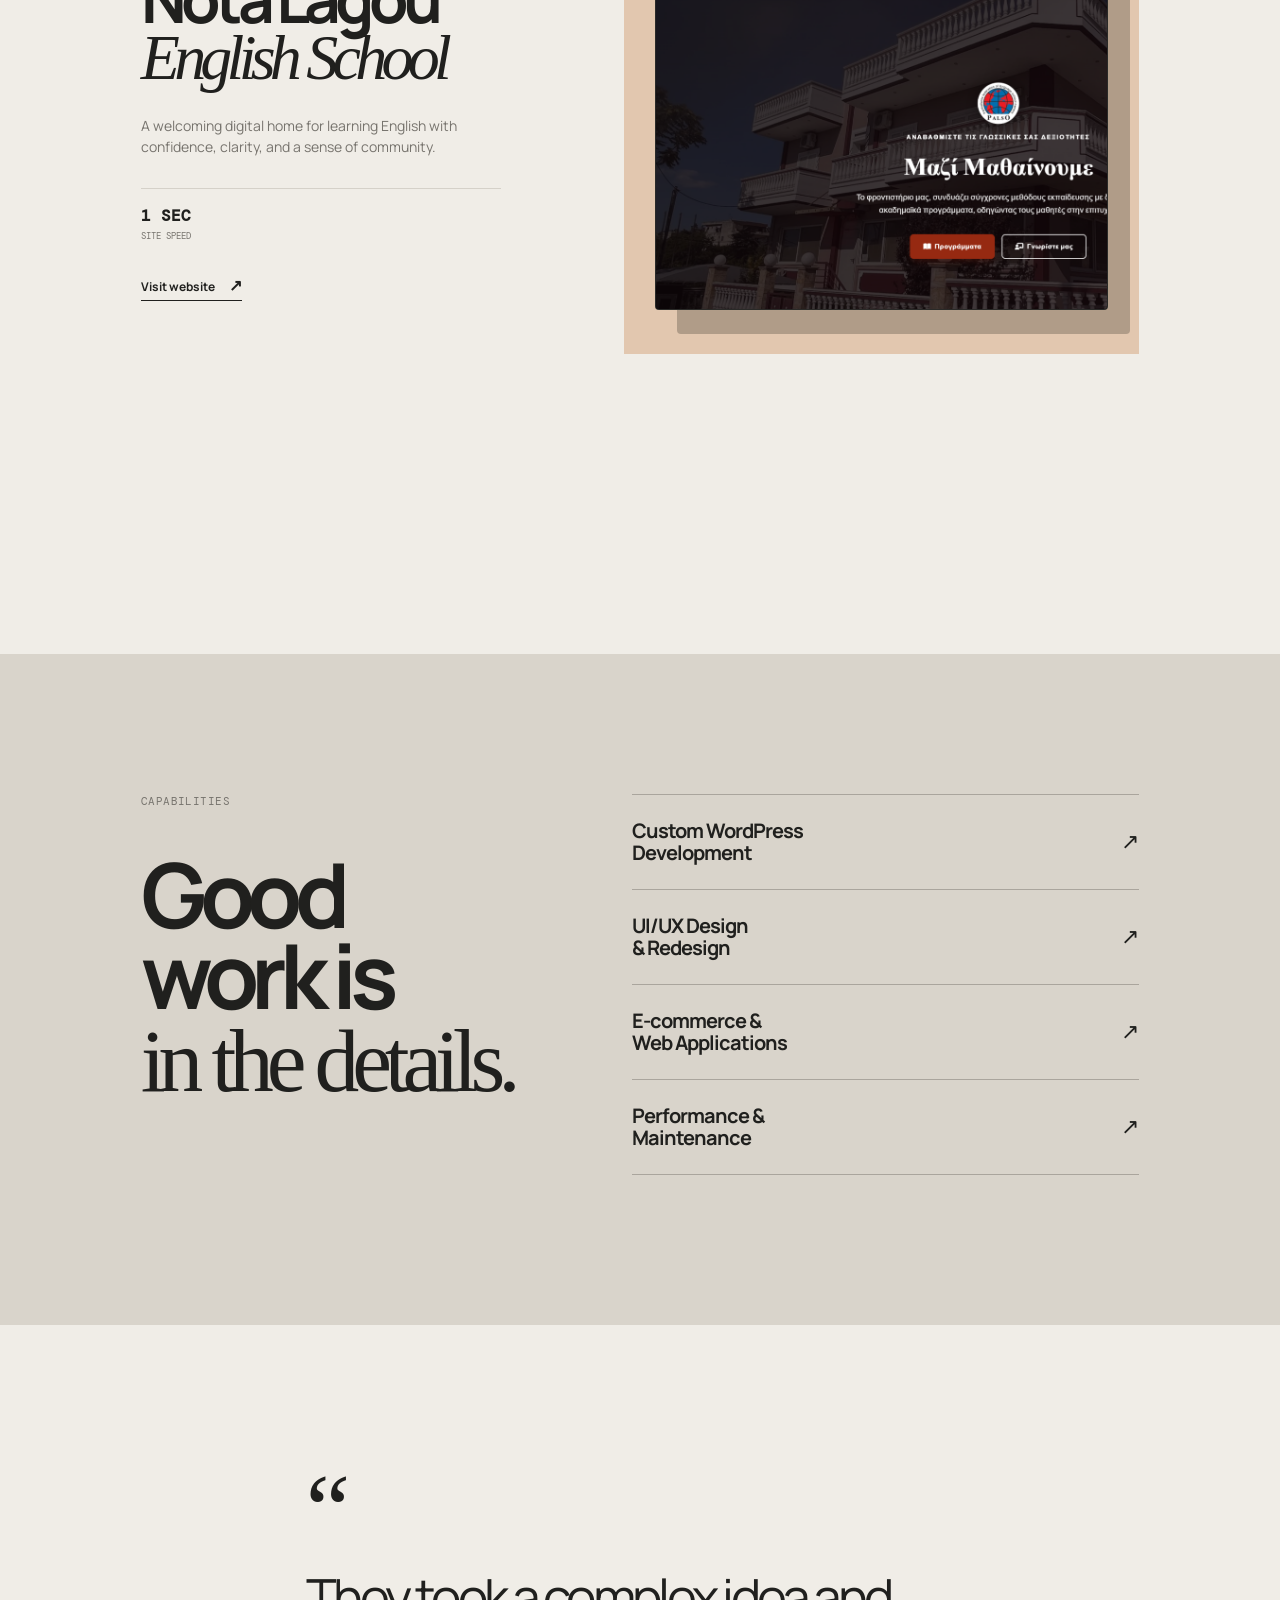
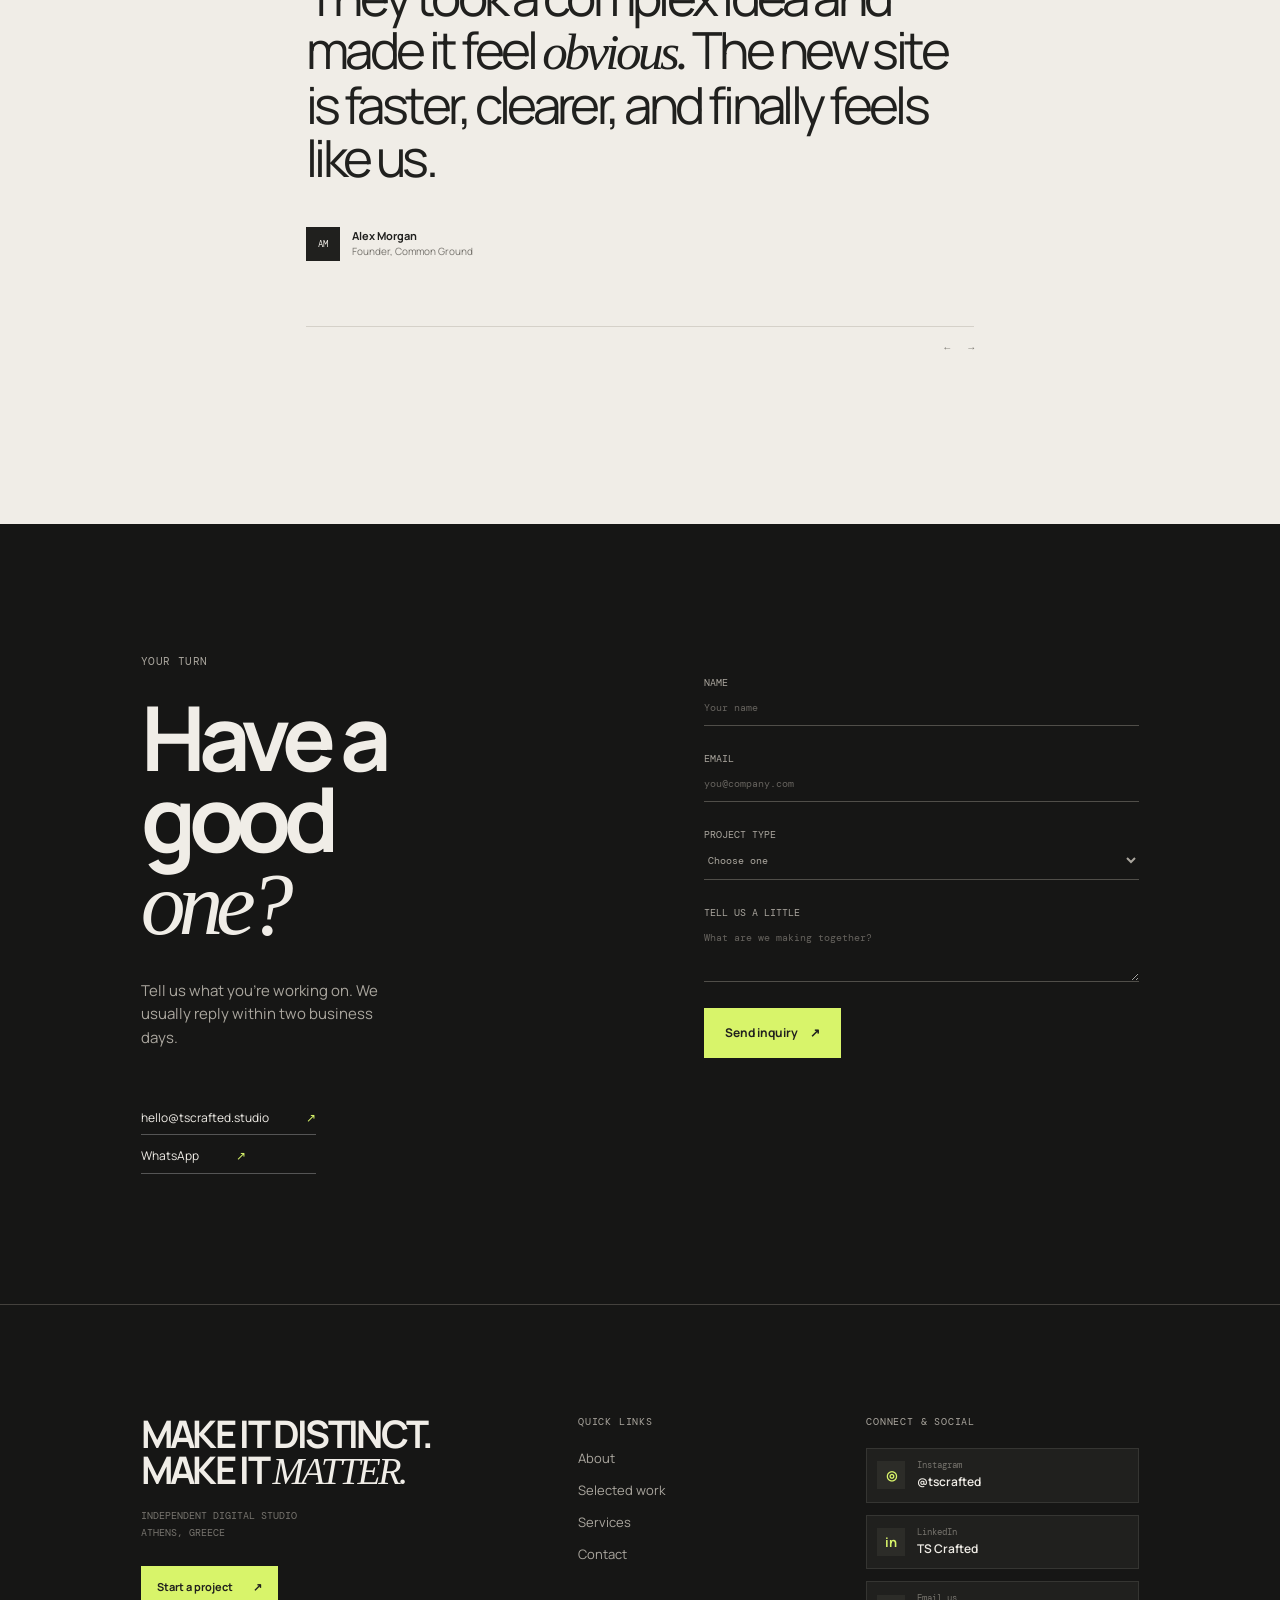
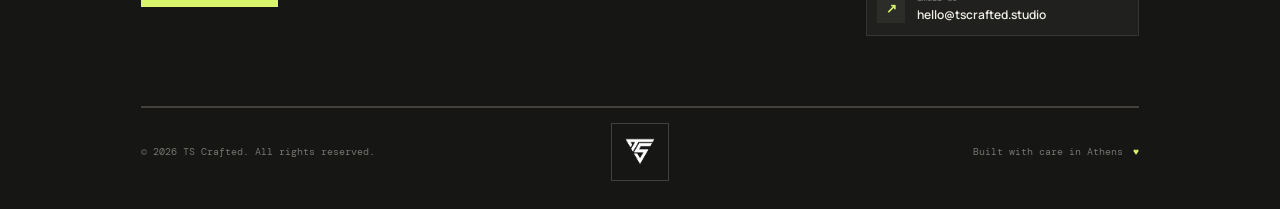
==== commit f0c0f5a4: "Update portfolio project showcase Co-authored-by: Copilot <223556219+Copilot@users.noreply.github.co" ====
--- a/index-el.html
+++ b/index-el.html
@@ -5,8 +5,8 @@
     <meta name="viewport" content="width=device-width, initial-scale=1.0" />
     <meta name="description" content="TS Crafted — high-performance WordPress and custom web solutions." />
     <title>TS Crafted — Digital experiences, carefully made.</title>
-    <link rel="icon" type="image/png" sizes="512x512" href="assets/transparent_logo.png" />
-    <link rel="apple-touch-icon" sizes="512x512" href="assets/transparent_logo.png" />
+    <link rel="icon" type="image/png" sizes="300x300" href="assets/favicon.png" />
+    <link rel="apple-touch-icon" sizes="300x300" href="assets/favicon.png" />
     <link rel="preconnect" href="https://fonts.googleapis.com" />
     <link rel="preconnect" href="https://fonts.gstatic.com" crossorigin />
     <link href="https://fonts.googleapis.com/css2?family=DM+Mono:wght@400;500&family=Manrope:wght@400;500;600;700;800&display=swap" rel="stylesheet" />
@@ -92,8 +92,15 @@
           </div>
         </article>
         <article class="project project-two reveal">
-          <div class="project-copy"><p class="eyebrow">E-commerce / Headless</p><h3>Common<br /><em>Ground</em></h3><p>An online marketplace with a warm point of view — designed to make buying better feel natural.</p><div class="case-stats"><span><b>3.2×</b> Conversion lift</span><span><b>+62%</b> Returning users</span></div><a class="text-link" href="#contact">View case study <span>↗</span></a></div>
-          <div class="project-visual visual-two"><div class="mock-shop"><div class="shop-header"><span>common<br />ground.</span><span>Bag (0) ↗</span></div><div class="shop-product"><div class="product-shape"></div><span>Objects for everyday rituals</span><strong>Shop the edit →</strong></div></div></div>
+          <div class="project-copy"><p class="eyebrow">Education / English School</p><h3>Nota Lagou<br /><em>English School</em></h3><p>A welcoming digital home for learning English with confidence, clarity, and a sense of community.</p><div class="case-stats"><span><b>1 sec</b> Site speed</span></div><a class="text-link" href="https://notalagou.gr" target="_blank" rel="noopener noreferrer">Visit website <span>↗</span></a></div>
+          <div class="project-visual visual-two">
+            <div class="mock-browser mock-browser-image">
+              <div class="browser-bar"><i></i><i></i><i></i><span>notalagou.gr</span></div>
+              <div class="browser-img-wrap">
+                <img src="assets/notalagou-site.png" alt="Nota Lagou English School website" class="project-img notalagou-img" />
+              </div>
+            </div>
+          </div>
         </article>
       </section>
 
--- a/styles.css
+++ b/styles.css
@@ -19,8 +19,28 @@
 .mock-browser-image .browser-bar span{margin-left:auto;margin-right:auto}
 .browser-img-wrap{flex:1 1 auto;min-height:0;width:100%;position:relative;overflow:hidden;background:#111210}
 .project-img{width:100%;height:100%;object-fit:cover;object-position:center 30%;display:block;transition:transform .7s cubic-bezier(.2,.8,.2,1)}
+.notalagou-img{object-position:left center}
 .project-visual:hover .project-img{transform:scale(1.08)}
 
 /* Multilingual Toggle Rules */
 body[data-lang="en"] .lang-el{display:none !important}
 body[data-lang="el"] .lang-en{display:none !important}
+.footer-mark img {
+  width: 58px;
+  height: 58px;
+  display: block;
+  filter: none !important;
+  opacity: 1;
+}
+.footer-mark {
+  width: 58px;
+  height: 58px;
+  display: flex;
+  align-items: center;
+  justify-content: center;
+  justify-self: center;
+  align-self: center;
+}
+.footer-bottom > span:last-child {
+  text-align: right;
+}
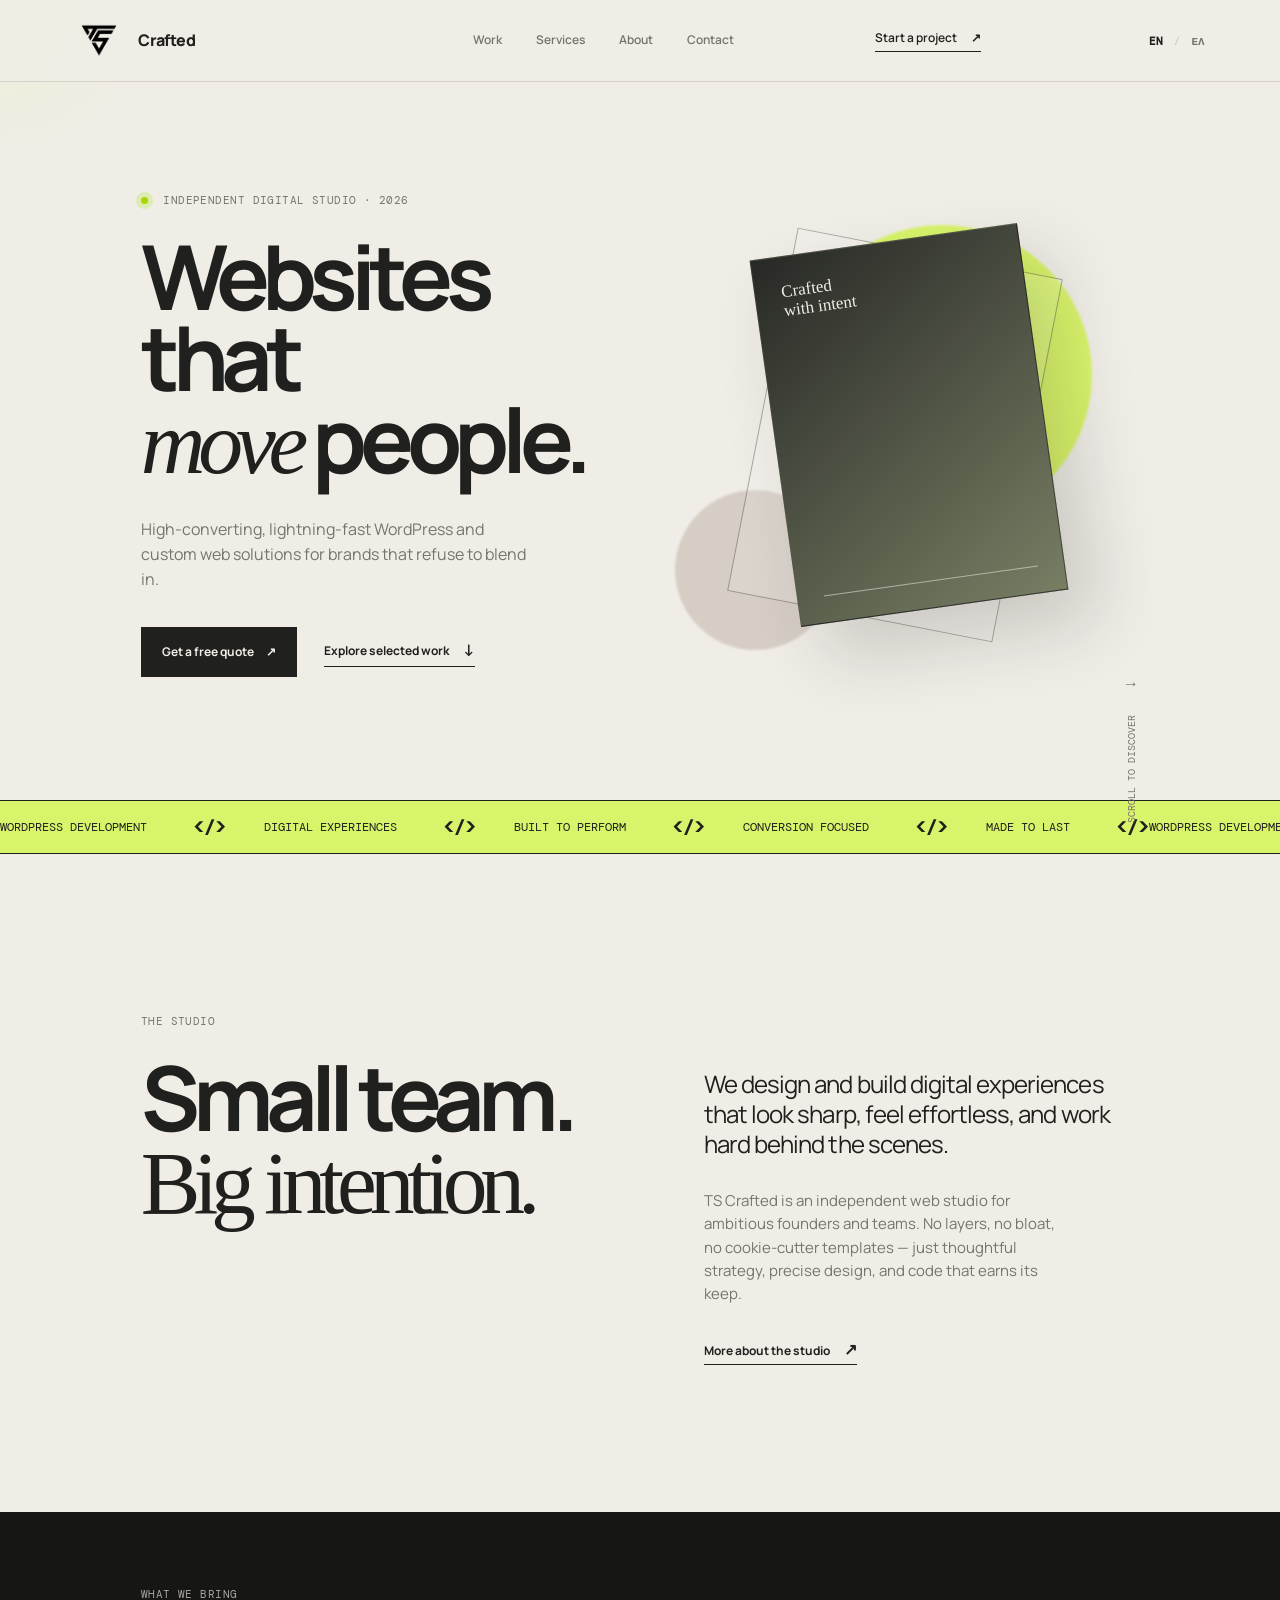
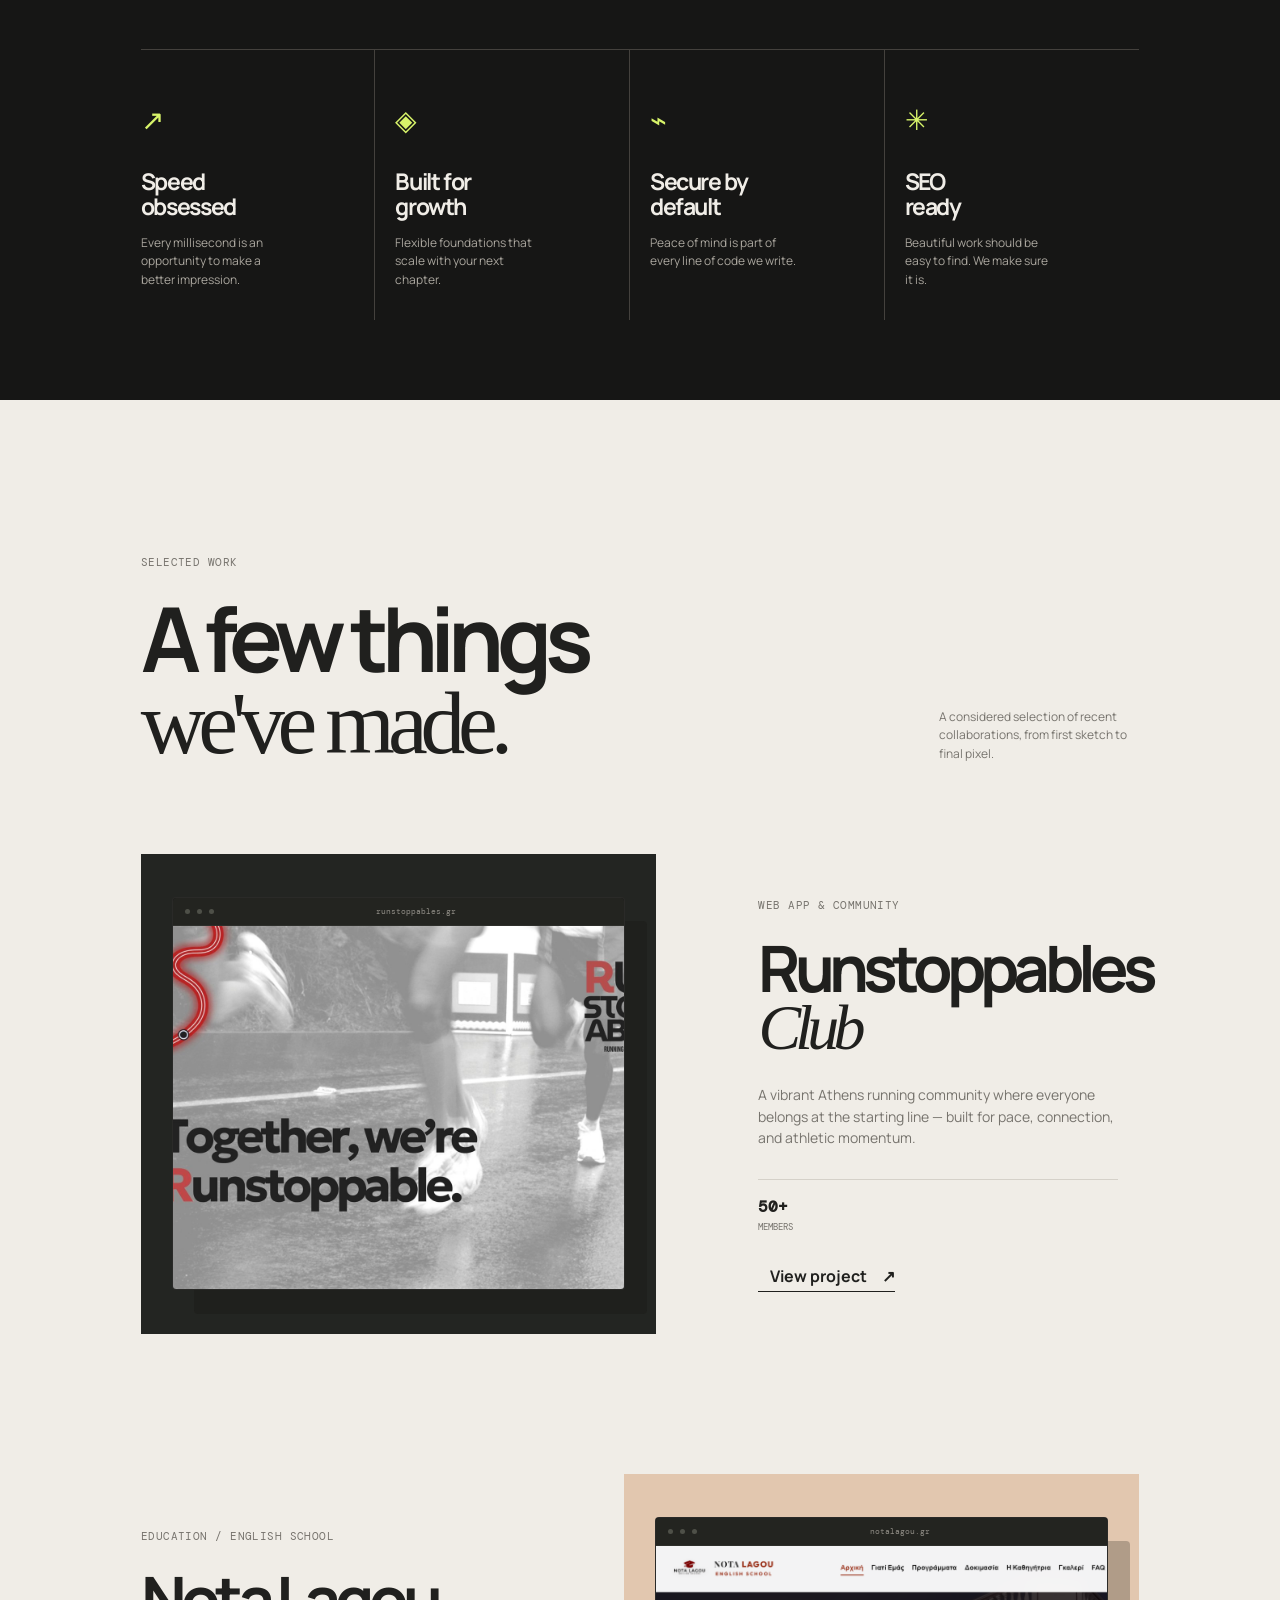
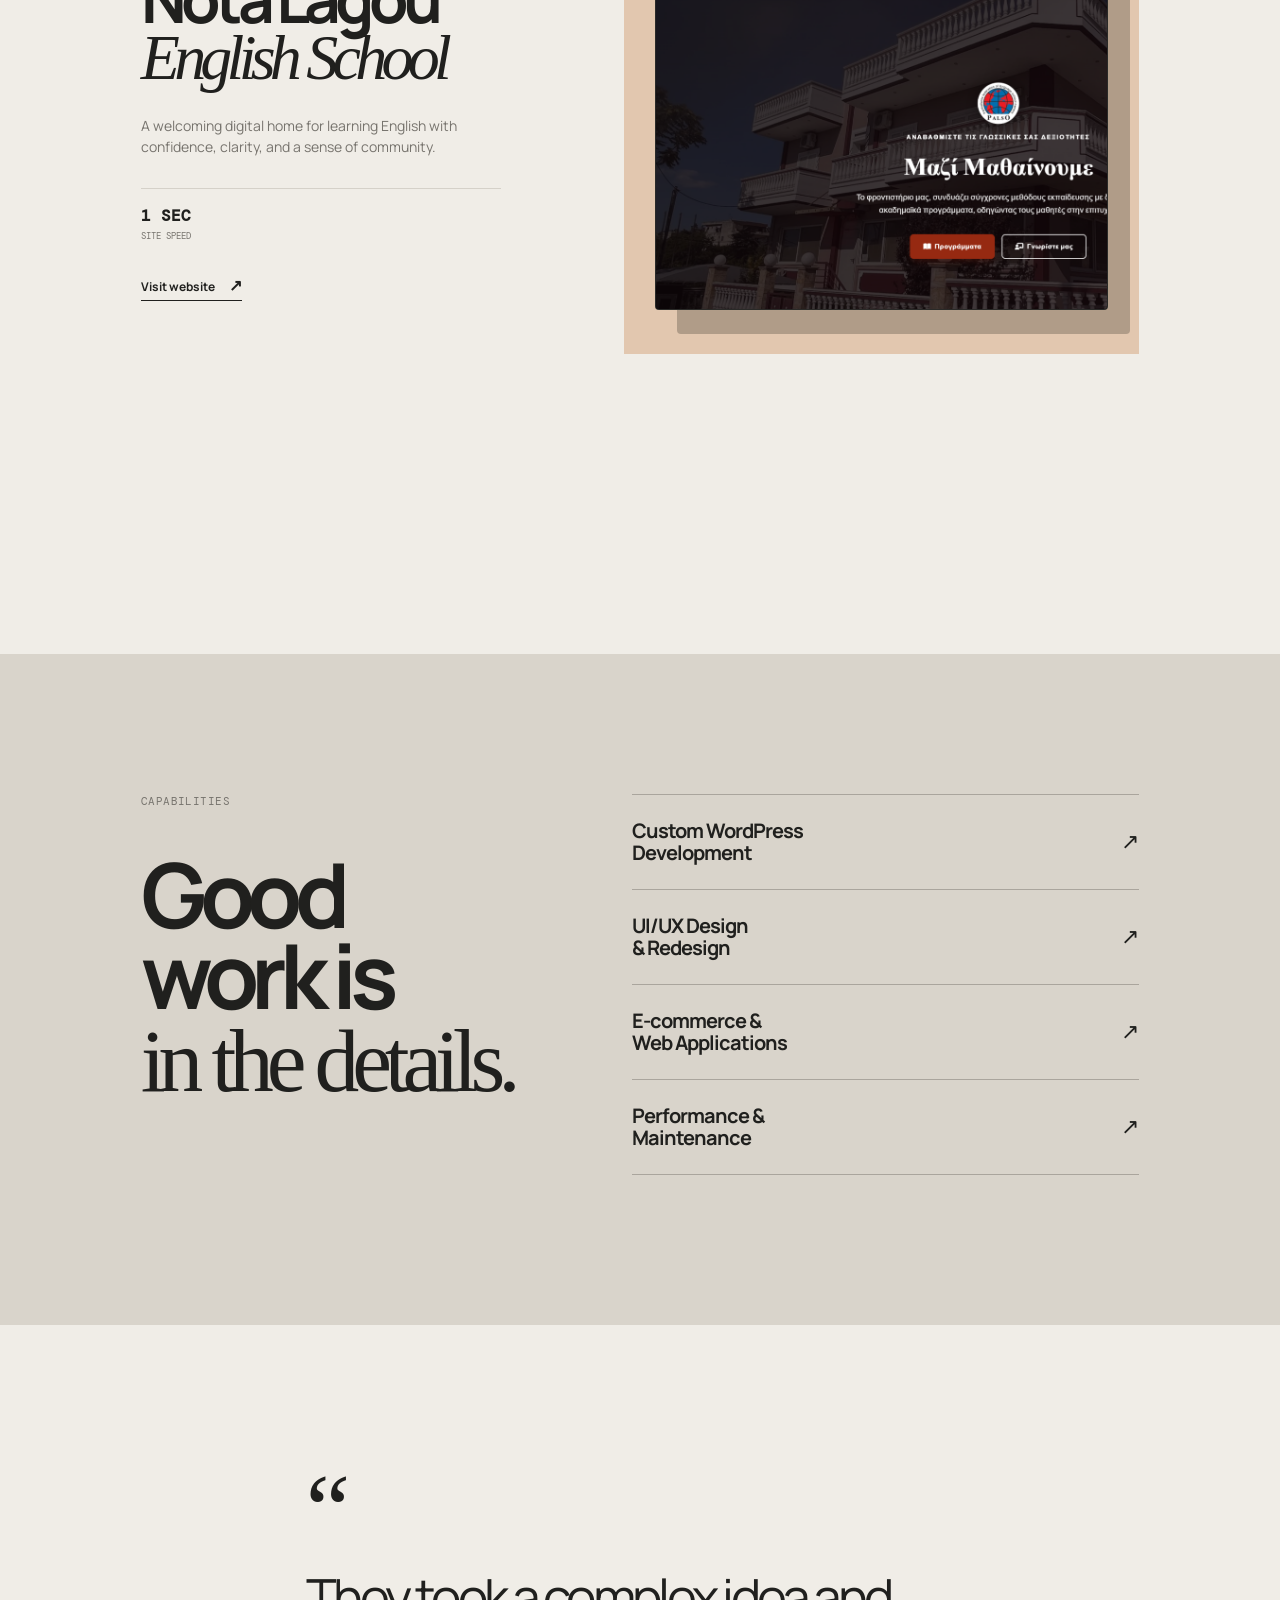
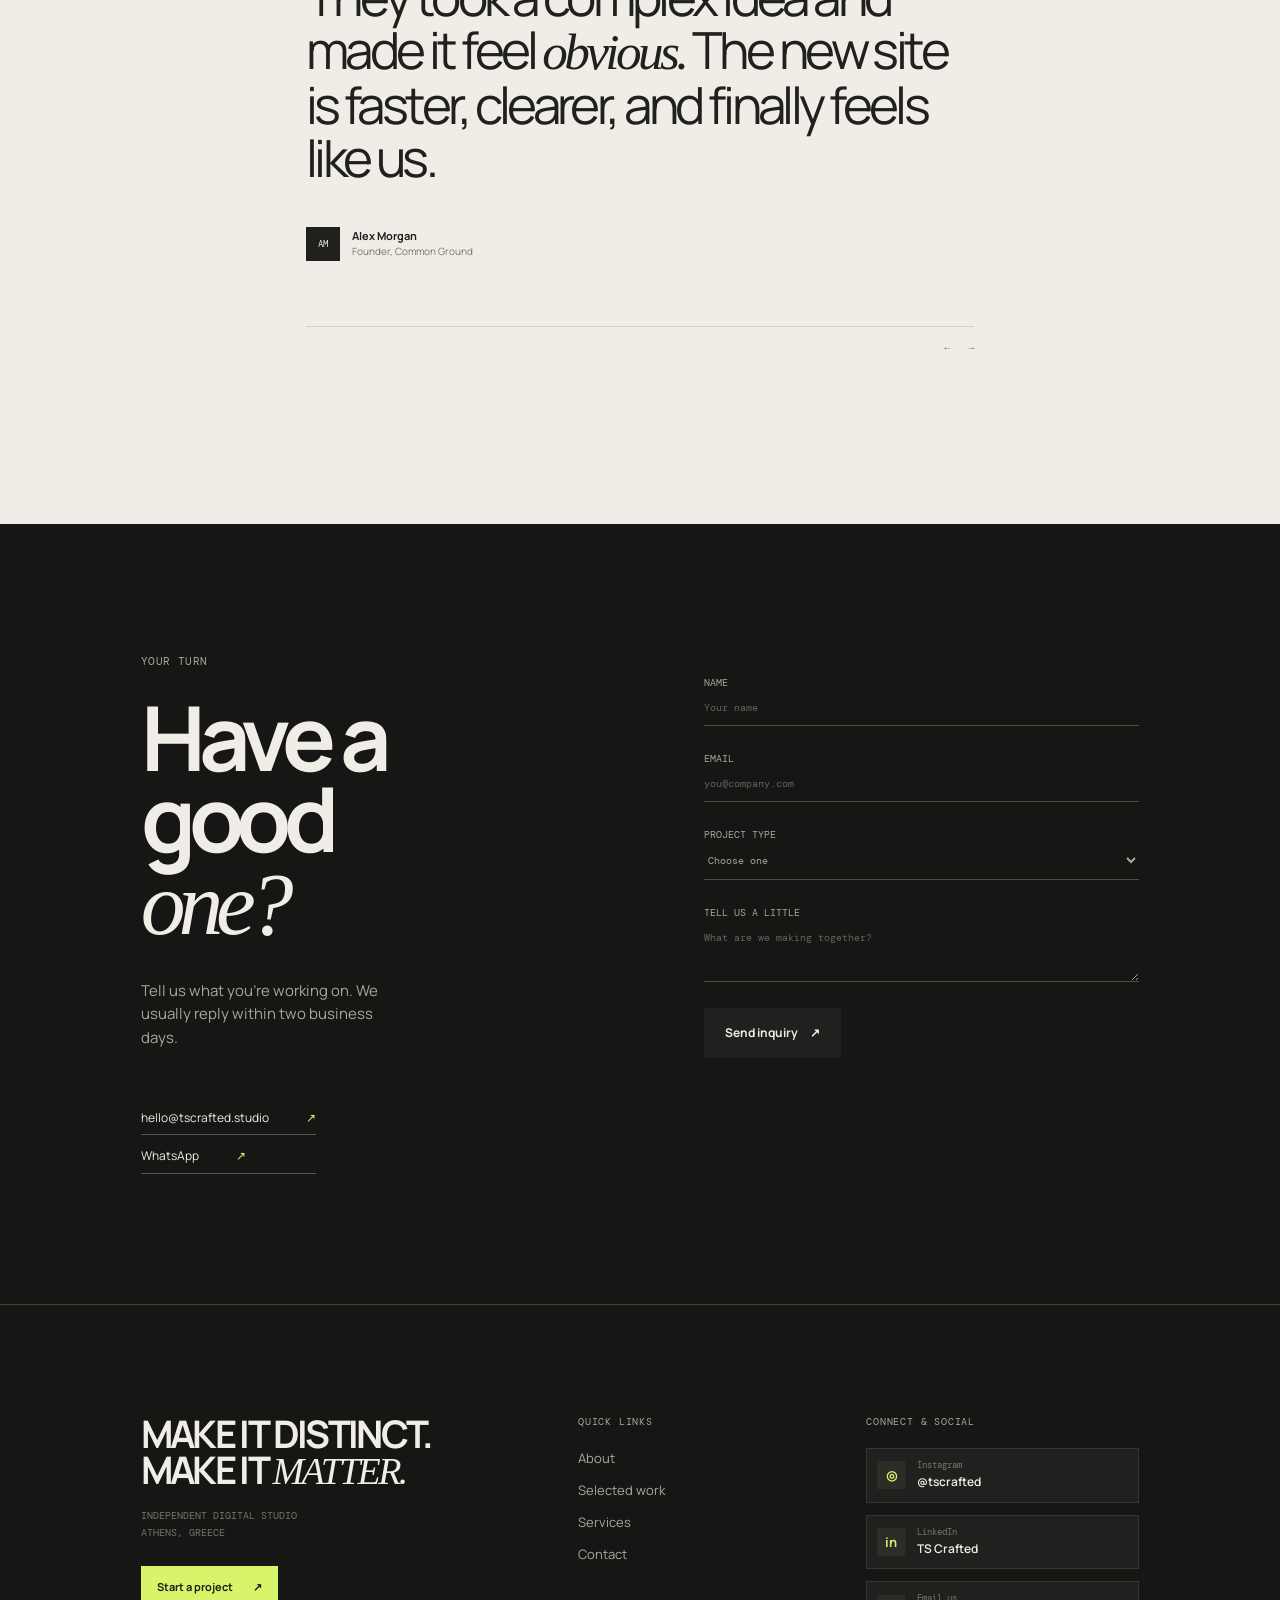
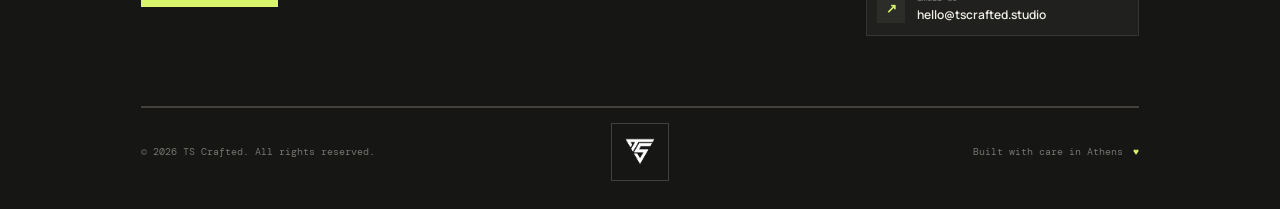
==== commit 094353cf: "Improve marquee titles and spacing Co-authored-by: Copilot <223556219+Copilot@users.noreply.github.c" ====
--- a/index-el.html
+++ b/index-el.html
@@ -45,7 +45,22 @@
       </section>
 
       <section class="marquee" aria-label="Our specialties">
-        <div class="marquee-track"><span>WordPress Development</span><b>✳</b><span>Digital Experiences</span><b>✳</b><span>Built to Perform</span><b>✳</b><span>WordPress Development</span><b>✳</b><span>Digital Experiences</span><b>✳</b></div>
+        <div class="marquee-track">
+          <div class="marquee-set">
+            <span>WordPress Development</span><b>&lt;/&gt;</b>
+            <span>Digital Experiences</span><b>&lt;/&gt;</b>
+            <span>Built to Perform</span><b>&lt;/&gt;</b>
+            <span>Conversion Focused</span><b>&lt;/&gt;</b>
+            <span>Made to Last</span><b>&lt;/&gt;</b>
+          </div>
+          <div class="marquee-set" aria-hidden="true">
+            <span>WordPress Development</span><b>&lt;/&gt;</b>
+            <span>Digital Experiences</span><b>&lt;/&gt;</b>
+            <span>Built to Perform</span><b>&lt;/&gt;</b>
+            <span>Conversion Focused</span><b>&lt;/&gt;</b>
+            <span>Made to Last</span><b>&lt;/&gt;</b>
+          </div>
+        </div>
       </section>
 
       <section class="about section-pad" id="about">
@@ -114,11 +129,21 @@
         </div>
       </section>
 
-      <section class="quote section-pad reveal"><div class="quote-mark">“</div><blockquote>They took a complex idea and made it feel <em>obvious.</em> The new site is faster, clearer, and finally feels like us.</blockquote><div class="quote-byline"><span class="avatar">AM</span><span><b>Alex Morgan</b><small>Founder, Common Ground</small></span></div><div class="quote-controls"><span>← &nbsp; →</span></div></section>
+      <section class="quote section-pad reveal">
+        <div class="quote-inner">
+          <div class="quote-mark">“</div>
+          <blockquote>They took a complex idea and made it feel <em>obvious.</em> The new site is faster, clearer, and finally feels like us.</blockquote>
+          <div class="quote-byline">
+            <span class="avatar">AM</span>
+            <span><b>Alex Morgan</b><small>Founder, Common Ground</small></span>
+          </div>
+          <div class="quote-controls"><span>← &nbsp; →</span></div>
+        </div>
+      </section>
 
       <section class="contact section-pad" id="contact">
         <div class="contact-intro reveal"><p class="eyebrow">Your turn</p><h2>Have a good<br /><em>one?</em></h2><p>Tell us what you're working on. We usually reply within two business days.</p><div class="direct-links"><a href="mailto:hello@tscrafted.studio">hello@tscrafted.studio <span>↗</span></a><a href="https://wa.me/" target="_blank" rel="noreferrer">WhatsApp <span>↗</span></a></div></div>
-        <form class="contact-form reveal delay-1"><label>Name<input type="text" name="name" placeholder="Your name" required /></label><label>Email<input type="email" name="email" placeholder="you@company.com" required /></label><label>Project type<select name="type"><option>Choose one</option><option>WordPress Development</option><option>Website redesign</option><option>E-commerce</option><option>Something else</option></select></label><label>Tell us a little<textarea name="message" rows="3" placeholder="What are we making together?"></textarea></label><button class="button button-light magnetic" type="submit">Send inquiry <span>↗</span></button><p class="form-status" role="status"></p></form>
+        <form class="contact-form reveal delay-1"><label>Name<input type="text" name="name" placeholder="Your name" required /></label><label>Email<input type="email" name="email" placeholder="you@company.com" required /></label><label>Project type<select name="type"><option>Choose one</option><option>WordPress Development</option><option>Website redesign</option><option>E-commerce</option><option>Something else</option></select></label><label>Tell us a little<textarea name="message" rows="3" placeholder="What are we making together?"></textarea></label><button class="button button-dark magnetic" type="submit">Send inquiry <span>↗</span></button><p class="form-status" role="status"></p></form>
       </section>
     </main>
     <footer class="footer">
--- a/styles.css
+++ b/styles.css
@@ -43,4 +43,28 @@
 }
 .footer-bottom > span:last-child {
   text-align: right;
-}+}
+
+.marquee-track {
+  gap: 0;
+}
+
+.marquee-set {
+  display: flex;
+  flex: 0 0 max-content;
+  gap: 38px;
+  align-items: center;
+}
+
+.marquee-set b {
+  display: inline-block;
+  min-width: 30px;
+  padding-left: 8px;
+  text-align: center;
+}
+
+@keyframes slide {
+  to {
+    transform: translateX(-50%);
+  }
+}
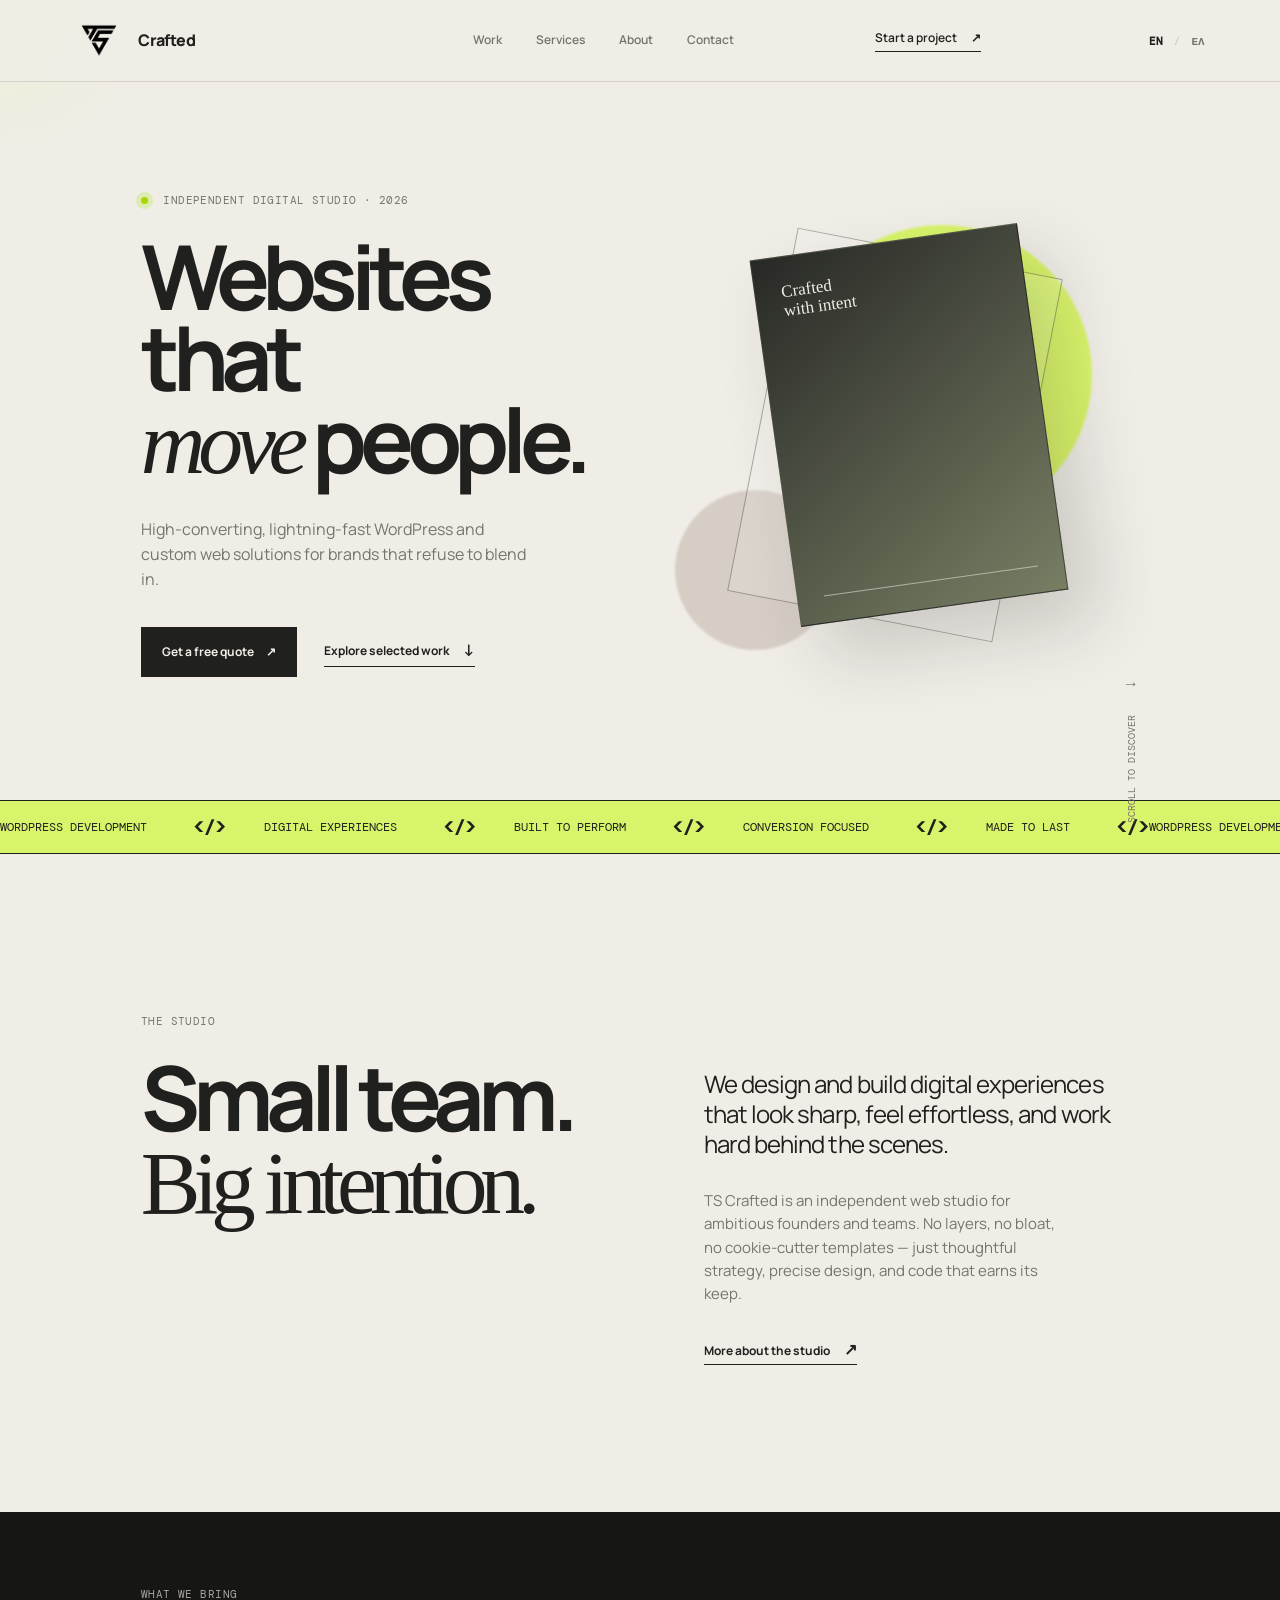
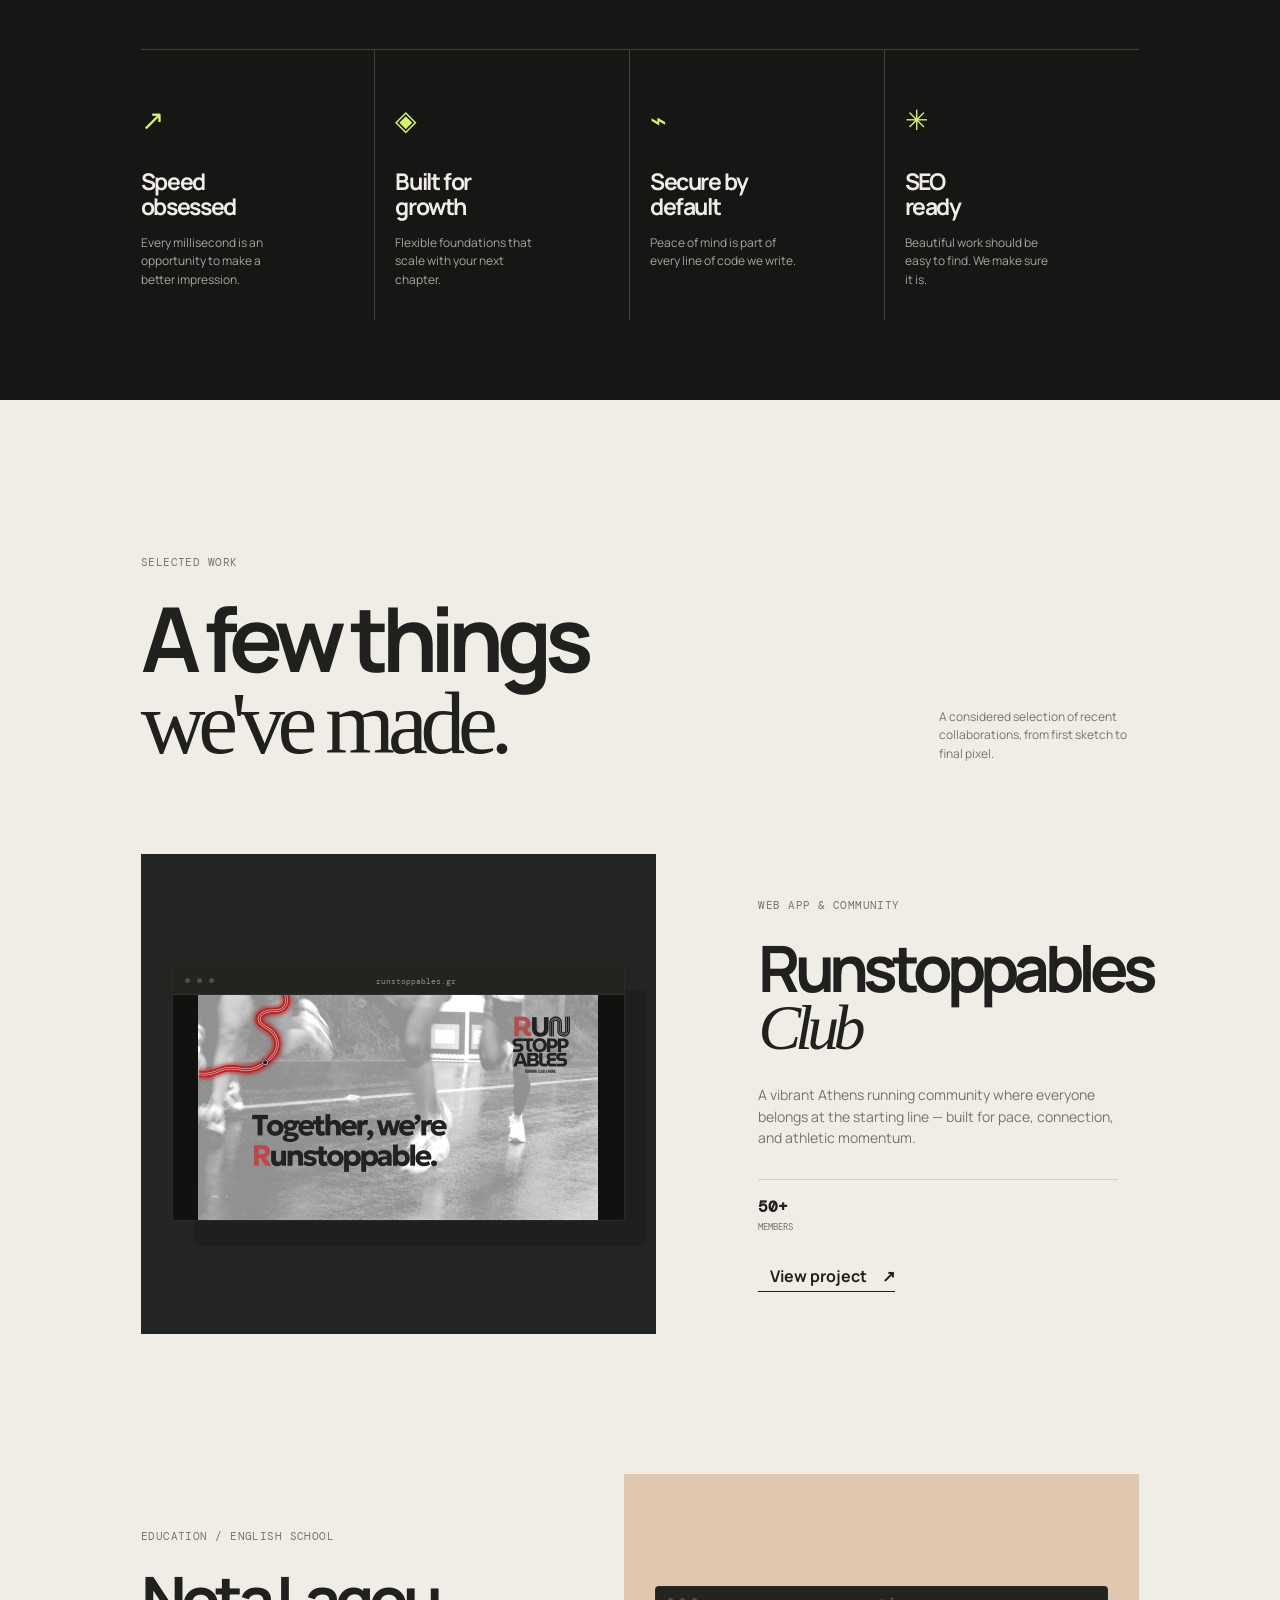
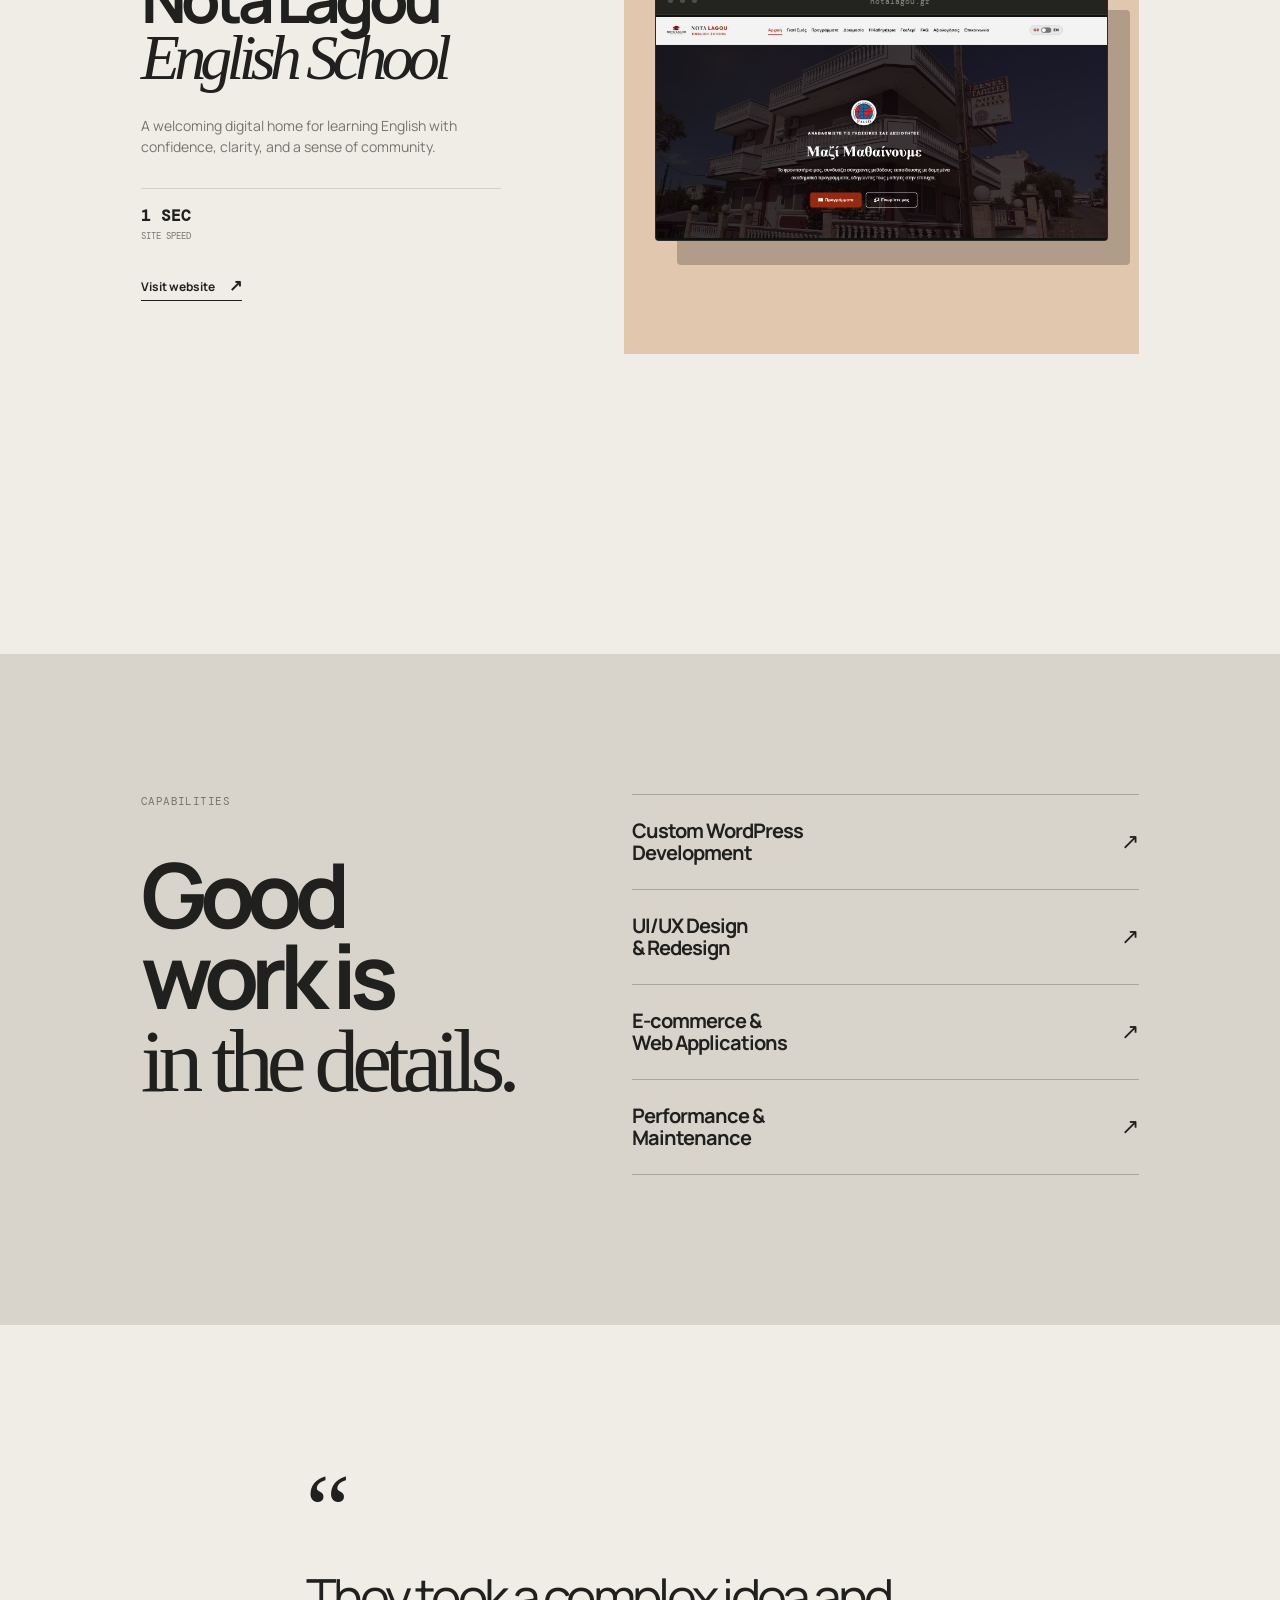
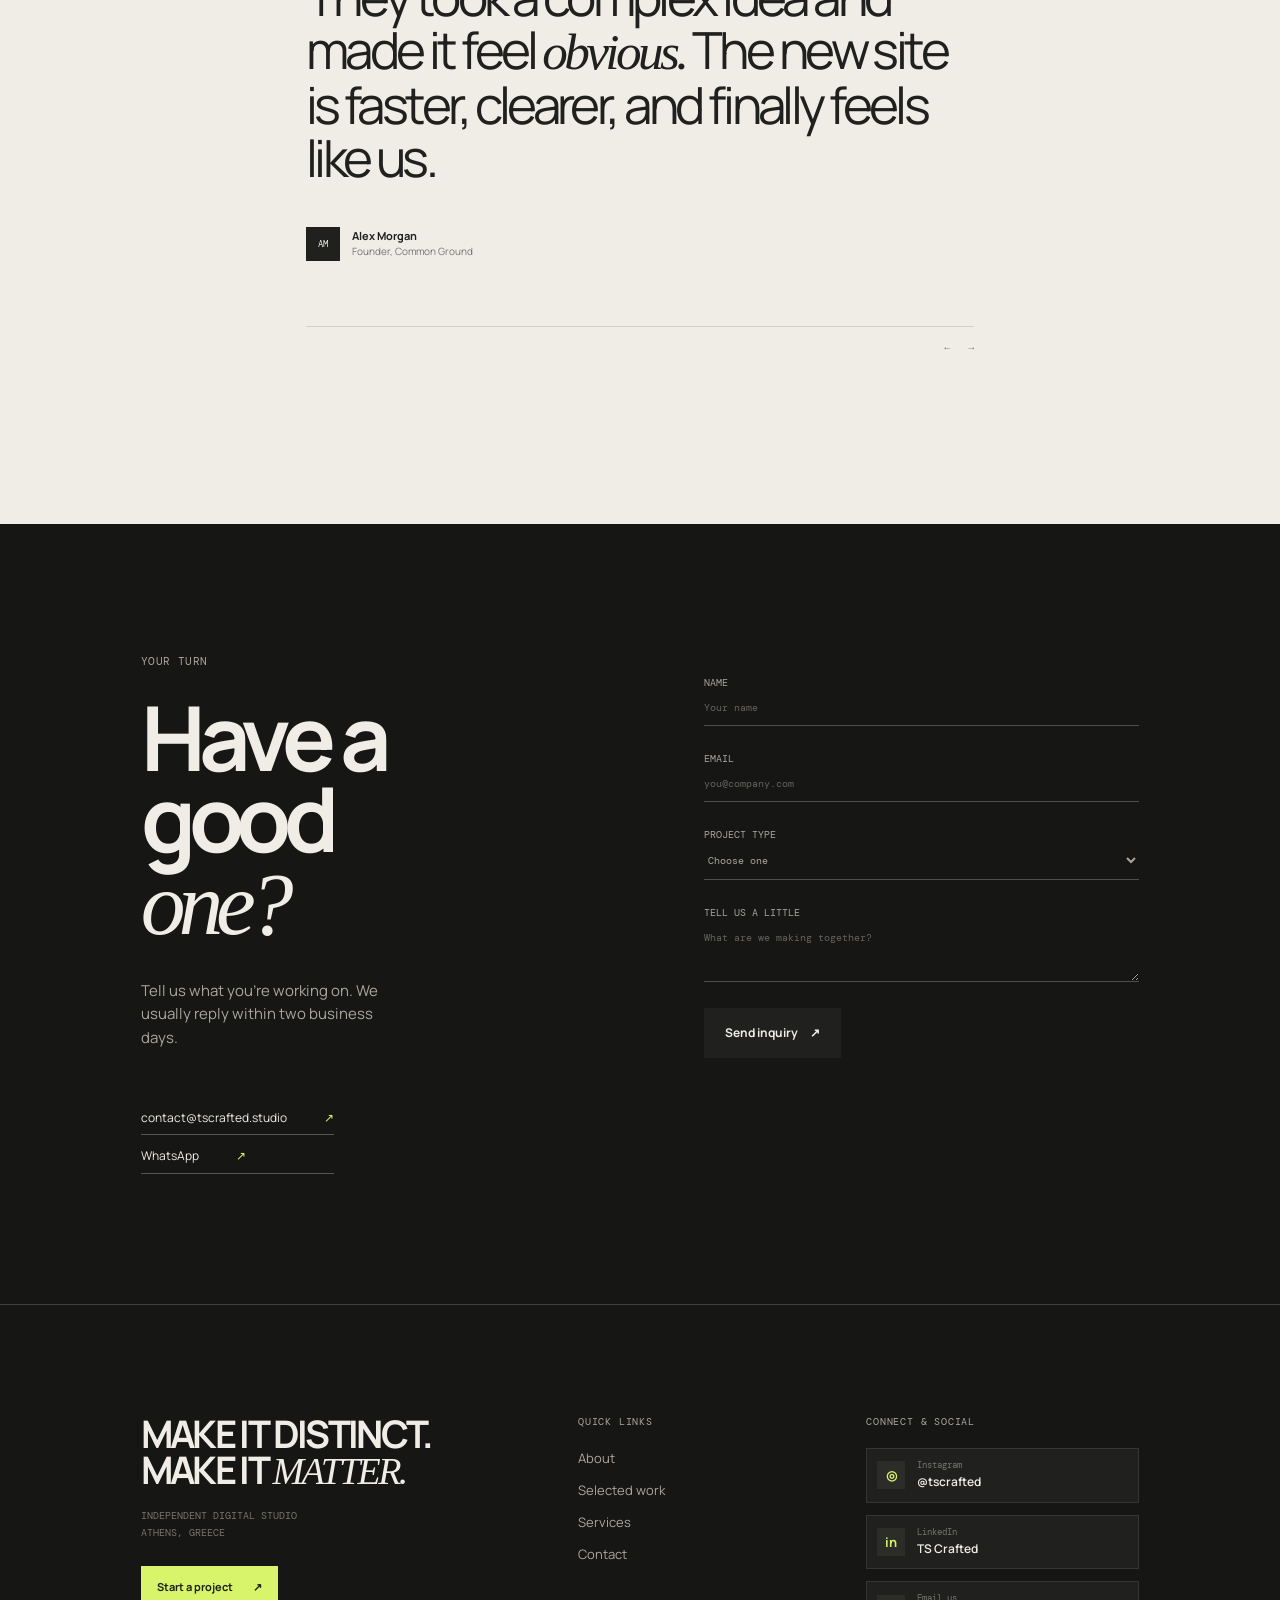
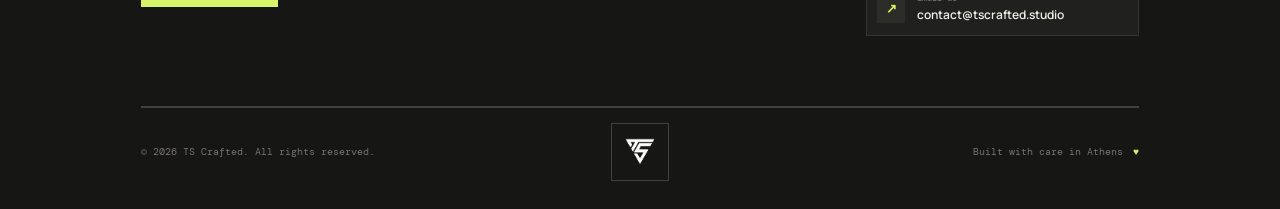
==== commit 88ba1b95: "Update contact email and form delivery Co-authored-by: Copilot <223556219+Copilot@users.noreply.gith" ====
--- a/index-el.html
+++ b/index-el.html
@@ -142,8 +142,8 @@
       </section>
 
       <section class="contact section-pad" id="contact">
-        <div class="contact-intro reveal"><p class="eyebrow">Your turn</p><h2>Have a good<br /><em>one?</em></h2><p>Tell us what you're working on. We usually reply within two business days.</p><div class="direct-links"><a href="mailto:hello@tscrafted.studio">hello@tscrafted.studio <span>↗</span></a><a href="https://wa.me/" target="_blank" rel="noreferrer">WhatsApp <span>↗</span></a></div></div>
-        <form class="contact-form reveal delay-1"><label>Name<input type="text" name="name" placeholder="Your name" required /></label><label>Email<input type="email" name="email" placeholder="you@company.com" required /></label><label>Project type<select name="type"><option>Choose one</option><option>WordPress Development</option><option>Website redesign</option><option>E-commerce</option><option>Something else</option></select></label><label>Tell us a little<textarea name="message" rows="3" placeholder="What are we making together?"></textarea></label><button class="button button-dark magnetic" type="submit">Send inquiry <span>↗</span></button><p class="form-status" role="status"></p></form>
+        <div class="contact-intro reveal"><p class="eyebrow">Your turn</p><h2>Have a good<br /><em>one?</em></h2><p>Tell us what you're working on. We usually reply within two business days.</p><div class="direct-links"><a href="mailto:contact@tscrafted.studio">contact@tscrafted.studio <span>↗</span></a><a href="https://wa.me/" target="_blank" rel="noreferrer">WhatsApp <span>↗</span></a></div></div>
+        <form class="contact-form reveal delay-1" action="https://formsubmit.co/contact@tscrafted.studio" method="POST"><input type="hidden" name="_subject" value="New project inquiry — TS Crafted" /><input type="hidden" name="_template" value="table" /><label>Name<input type="text" name="name" placeholder="Your name" required /></label><label>Email<input type="email" name="email" placeholder="you@company.com" required /></label><label>Project type<select name="type"><option>Choose one</option><option>WordPress Development</option><option>Website redesign</option><option>E-commerce</option><option>Something else</option></select></label><label>Tell us a little<textarea name="message" rows="3" placeholder="What are we making together?"></textarea></label><button class="button button-dark magnetic" type="submit">Send inquiry <span>↗</span></button></form>
       </section>
     </main>
     <footer class="footer">
@@ -164,7 +164,7 @@
           <h3>Connect &amp; social</h3>
           <a class="footer-link-card" href="#" aria-label="Instagram placeholder"><span class="footer-link-icon">◎</span><span><small>Instagram</small><b>@tscrafted</b></span></a>
           <a class="footer-link-card" href="#" aria-label="LinkedIn placeholder"><span class="footer-link-icon">in</span><span><small>LinkedIn</small><b>TS Crafted</b></span></a>
-          <a class="footer-link-card" href="mailto:hello@tscrafted.studio"><span class="footer-link-icon">↗</span><span><small>Email us</small><b>hello@tscrafted.studio</b></span></a>
+          <a class="footer-link-card" href="mailto:contact@tscrafted.studio"><span class="footer-link-icon">↗</span><span><small>Email us</small><b>contact@tscrafted.studio</b></span></a>
         </div>
       </div>
       <div class="footer-bottom">
--- a/styles.css
+++ b/styles.css
@@ -18,8 +18,8 @@
 .mock-browser-image .browser-bar i{width:5px;height:5px;background:#4e5048;border-radius:50%;display:inline-block;margin-right:3px}
 .mock-browser-image .browser-bar span{margin-left:auto;margin-right:auto}
 .browser-img-wrap{flex:1 1 auto;min-height:0;width:100%;position:relative;overflow:hidden;background:#111210}
-.project-img{width:100%;height:100%;object-fit:cover;object-position:center 30%;display:block;transition:transform .7s cubic-bezier(.2,.8,.2,1)}
-.notalagou-img{object-position:left center}
+.project-img{width:100%;height:100%;object-fit:contain;object-position:center;display:block;transition:transform .7s cubic-bezier(.2,.8,.2,1)}
+.notalagou-img{object-position:center}
 .project-visual:hover .project-img{transform:scale(1.08)}
 
 /* Multilingual Toggle Rules */
@@ -63,6 +63,27 @@
   text-align: center;
 }
 
+.mock-browser-image {
+  height: auto;
+  aspect-ratio: 16 / 9;
+  max-height: 82%;
+}
+
+@media (max-width: 800px) {
+  .mock-browser-image {
+    height: auto;
+    max-height: none;
+    aspect-ratio: 16 / 9;
+  }
+}
+
+@media (min-width: 801px) and (max-width: 1200px) {
+  .mock-browser-image {
+    width: 100%;
+  }
+}
+
+
 @keyframes slide {
   to {
     transform: translateX(-50%);
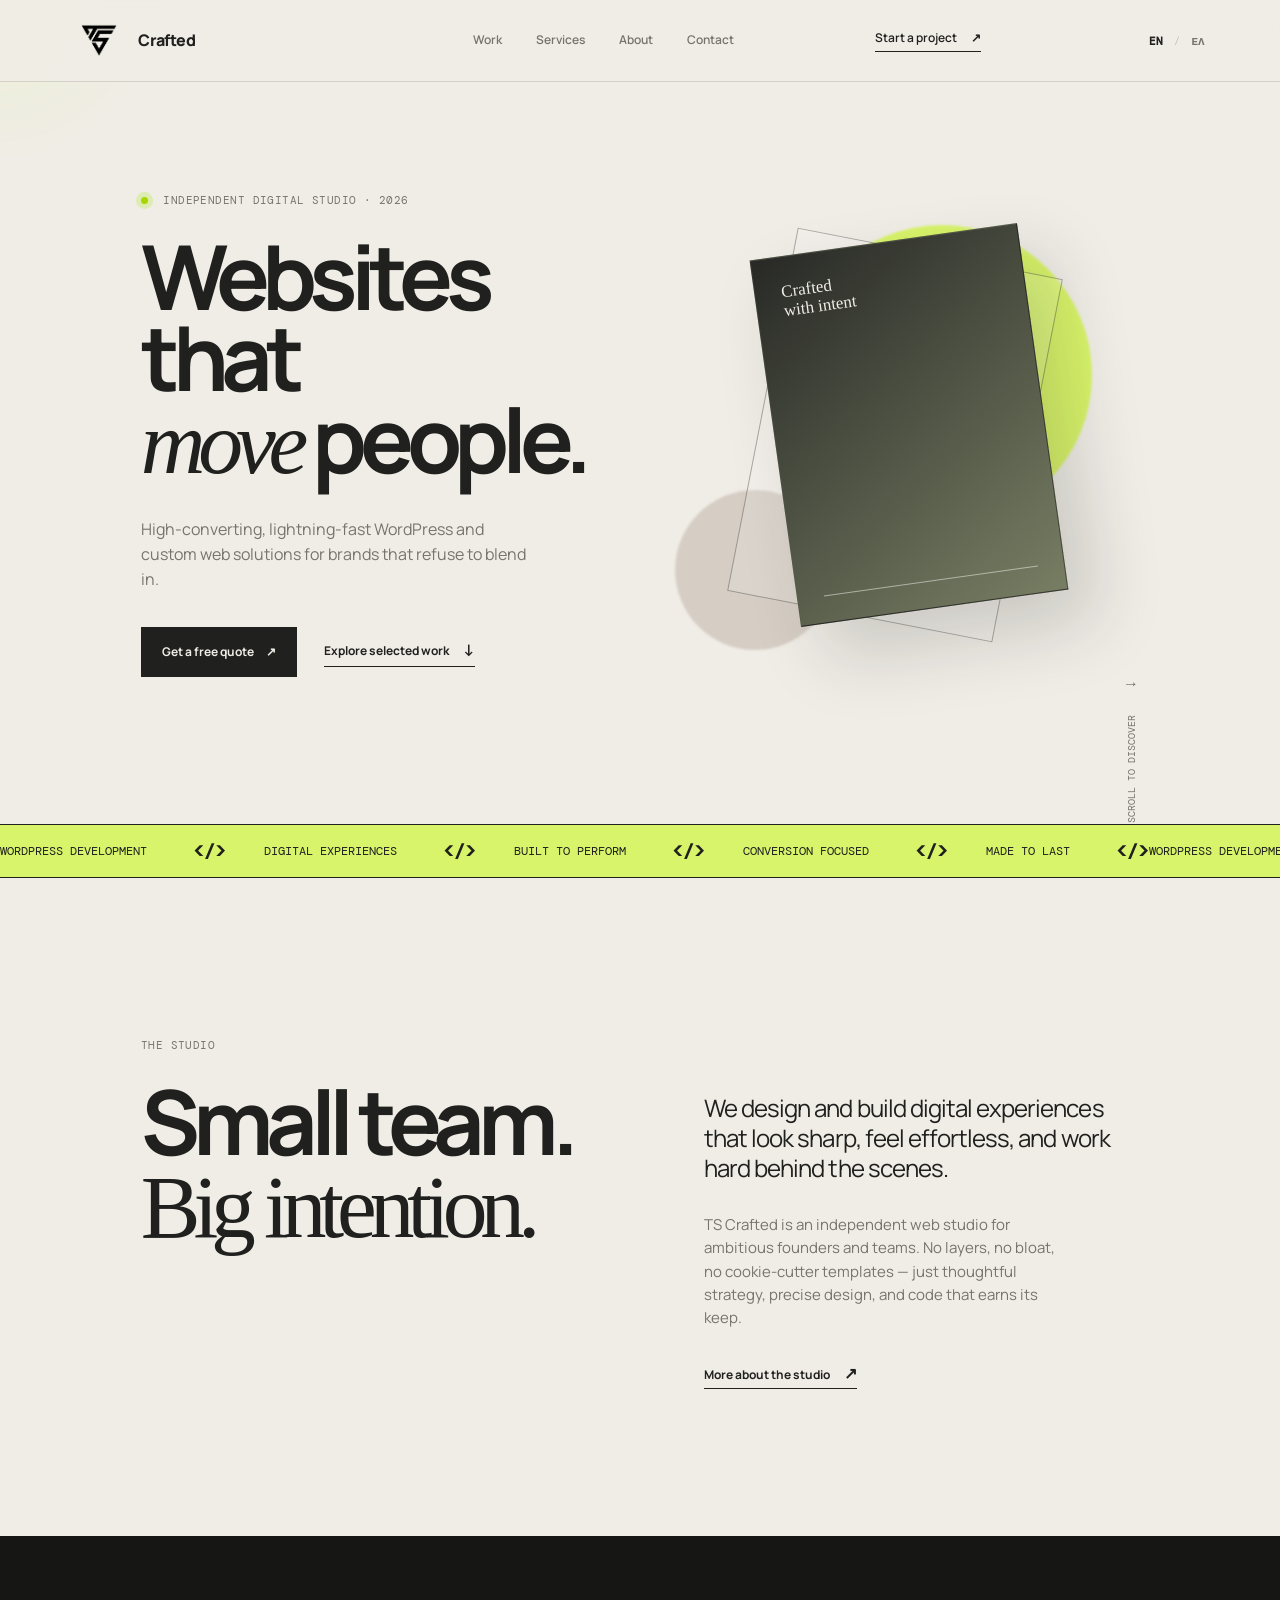
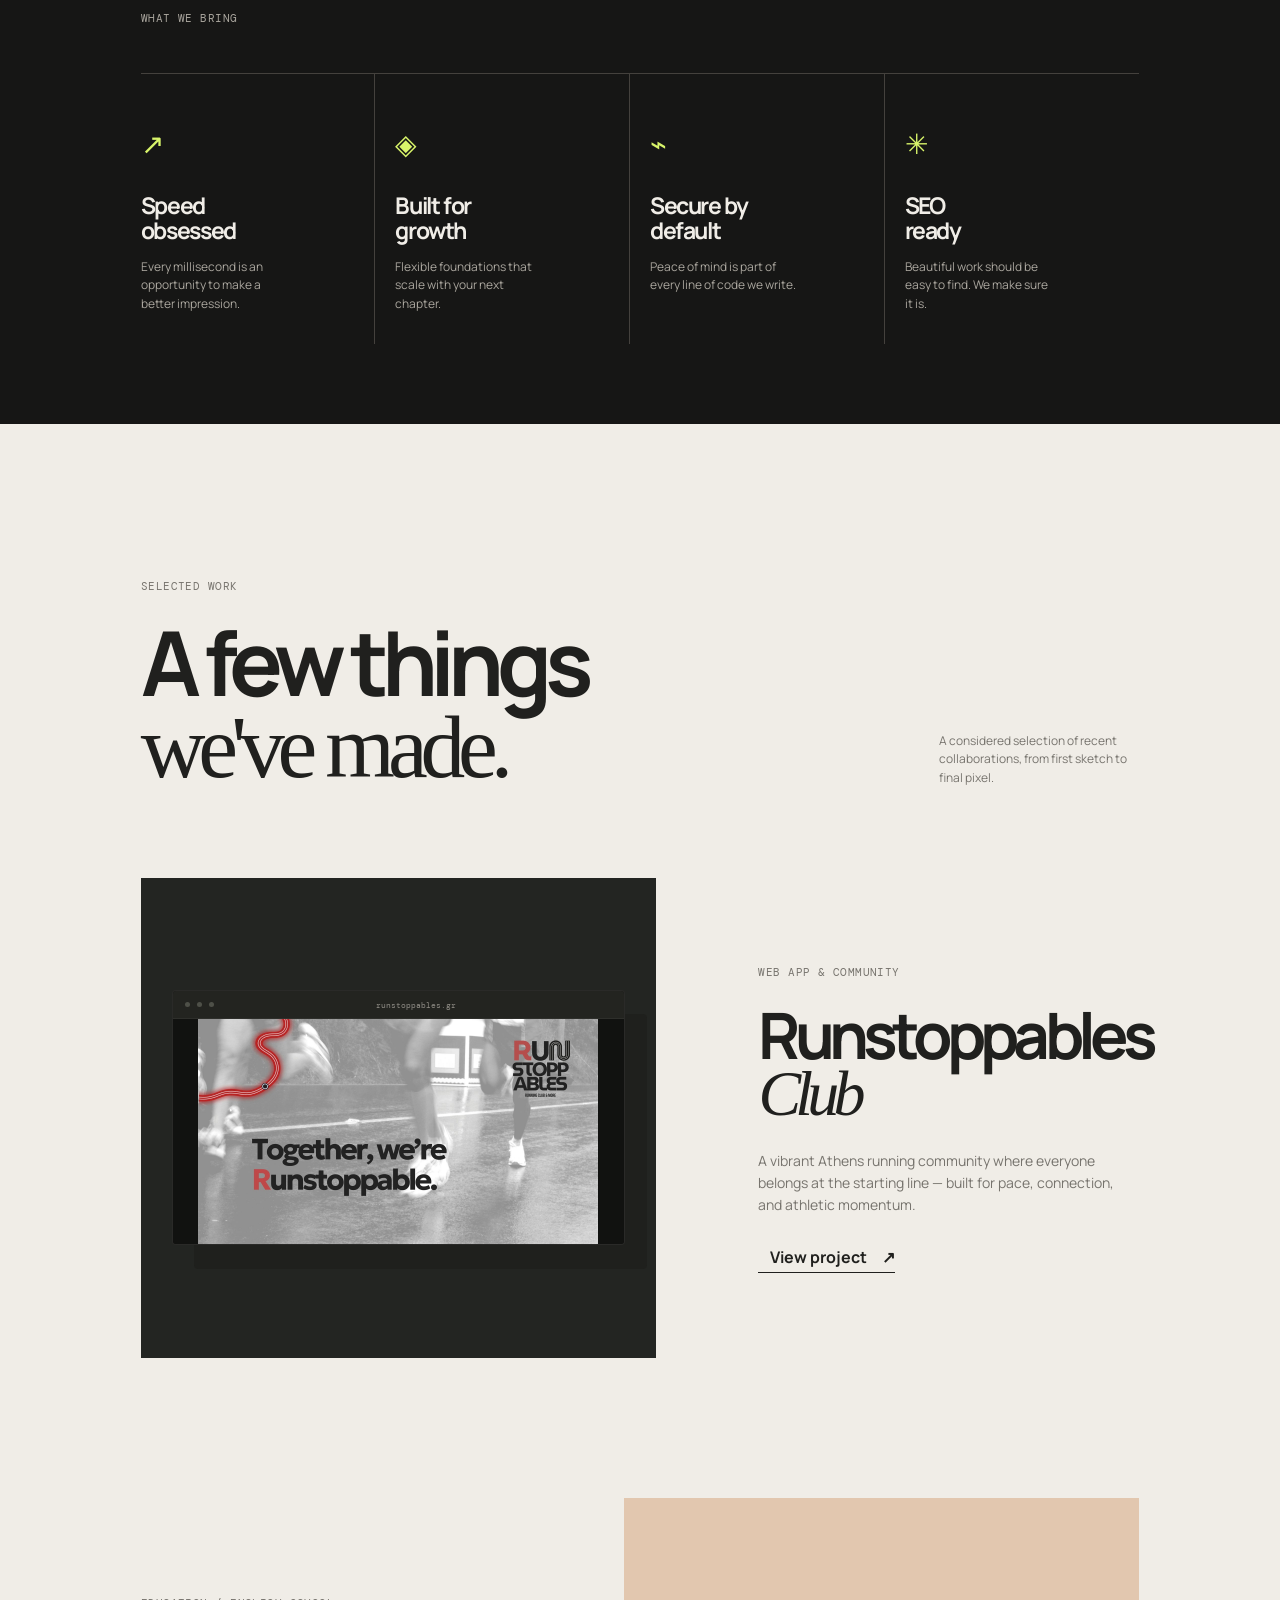
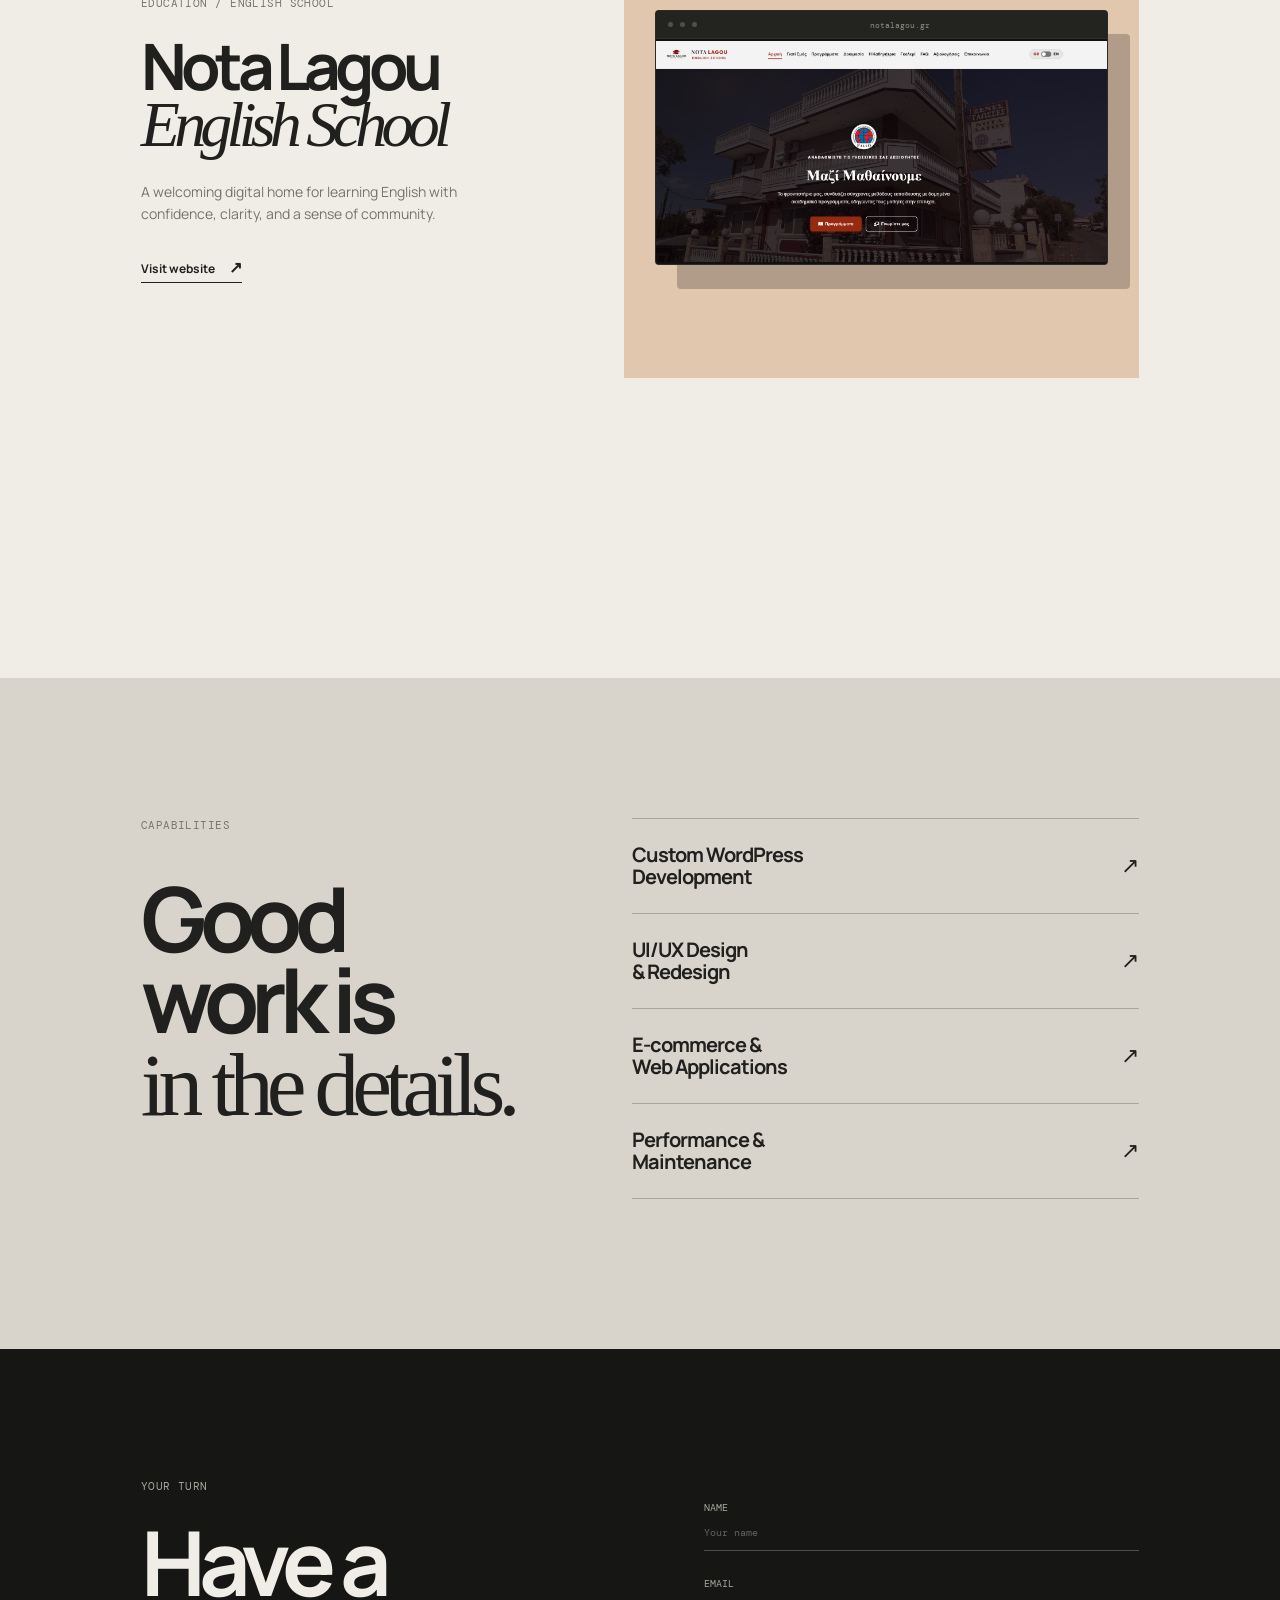
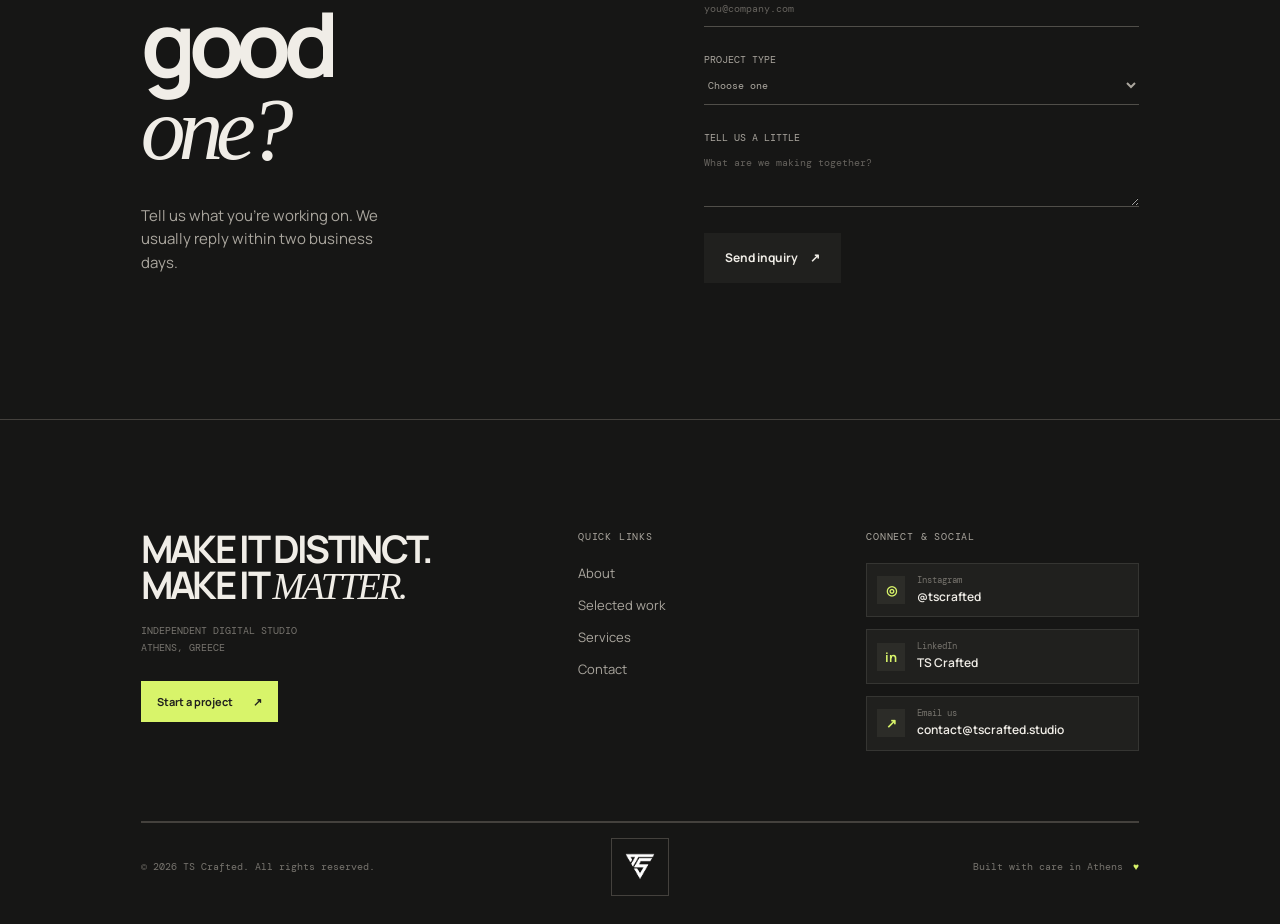
==== commit a406e135: "Update site content and navigation Co-authored-by: Copilot <223556219+Copilot@users.noreply.github.c" ====
--- a/index-el.html
+++ b/index-el.html
@@ -97,17 +97,14 @@
             <h3>Runstoppables<br /><em>Club</em></h3>
             <p class="lang-en">A vibrant Athens running community where everyone belongs at the starting line — built for pace, connection, and athletic momentum.</p>
             <p class="lang-el">Μια δυναμική κοινότητα τρεξίματος στην Αθήνα όπου όλοι χωράμε στην ίδια αφετηρία — σχεδιασμένο για ρυθμό, έμπνευση και συνεχή εξέλιξη.</p>
-            <div class="case-stats">
-              <span><b>50+</b> <span class="lang-en">Members</span><span class="lang-el">Μέλη</span></span>
-            </div>
-            <a class="text-link" href="#contact">
+            <a class="text-link" href="https://runstoppables.gr" target="_blank" rel="noopener noreferrer">
               <span class="lang-en">View project <span>↗</span></span>
               <span class="lang-el">Δείτε το project <span>↗</span></span>
             </a>
           </div>
         </article>
         <article class="project project-two reveal">
-          <div class="project-copy"><p class="eyebrow">Education / English School</p><h3>Nota Lagou<br /><em>English School</em></h3><p>A welcoming digital home for learning English with confidence, clarity, and a sense of community.</p><div class="case-stats"><span><b>1 sec</b> Site speed</span></div><a class="text-link" href="https://notalagou.gr" target="_blank" rel="noopener noreferrer">Visit website <span>↗</span></a></div>
+          <div class="project-copy"><p class="eyebrow">Education / English School</p><h3>Nota Lagou<br /><em>English School</em></h3><p>A welcoming digital home for learning English with confidence, clarity, and a sense of community.</p><a class="text-link" href="https://notalagou.gr" target="_blank" rel="noopener noreferrer">Visit website <span>↗</span></a></div>
           <div class="project-visual visual-two">
             <div class="mock-browser mock-browser-image">
               <div class="browser-bar"><i></i><i></i><i></i><span>notalagou.gr</span></div>
@@ -129,21 +126,18 @@
         </div>
       </section>
 
-      <section class="quote section-pad reveal">
-        <div class="quote-inner">
-          <div class="quote-mark">“</div>
-          <blockquote>They took a complex idea and made it feel <em>obvious.</em> The new site is faster, clearer, and finally feels like us.</blockquote>
-          <div class="quote-byline">
-            <span class="avatar">AM</span>
-            <span><b>Alex Morgan</b><small>Founder, Common Ground</small></span>
-          </div>
-          <div class="quote-controls"><span>← &nbsp; →</span></div>
-        </div>
-      </section>
-
       <section class="contact section-pad" id="contact">
-        <div class="contact-intro reveal"><p class="eyebrow">Your turn</p><h2>Have a good<br /><em>one?</em></h2><p>Tell us what you're working on. We usually reply within two business days.</p><div class="direct-links"><a href="mailto:contact@tscrafted.studio">contact@tscrafted.studio <span>↗</span></a><a href="https://wa.me/" target="_blank" rel="noreferrer">WhatsApp <span>↗</span></a></div></div>
-        <form class="contact-form reveal delay-1" action="https://formsubmit.co/contact@tscrafted.studio" method="POST"><input type="hidden" name="_subject" value="New project inquiry — TS Crafted" /><input type="hidden" name="_template" value="table" /><label>Name<input type="text" name="name" placeholder="Your name" required /></label><label>Email<input type="email" name="email" placeholder="you@company.com" required /></label><label>Project type<select name="type"><option>Choose one</option><option>WordPress Development</option><option>Website redesign</option><option>E-commerce</option><option>Something else</option></select></label><label>Tell us a little<textarea name="message" rows="3" placeholder="What are we making together?"></textarea></label><button class="button button-dark magnetic" type="submit">Send inquiry <span>↗</span></button></form>
+        <div class="contact-intro reveal"><p class="eyebrow">Your turn</p><h2>Have a good<br /><em>one?</em></h2><p>Tell us what you're working on. We usually reply within two business days.</p></div>
+        <form class="contact-form reveal delay-1" action="https://formsubmit.co/contact@tscrafted.studio" method="POST">
+          <input type="hidden" name="_subject" value="New project inquiry — TS Crafted" />
+          <input type="hidden" name="_template" value="table" />
+          <label>Name<input type="text" name="name" placeholder="Your name" required /></label>
+          <label>Email<input type="email" name="email" placeholder="you@company.com" required /></label>
+          <label>Project type<select name="type"><option>Choose one</option><option>WordPress Development</option><option>Website redesign</option><option>E-commerce</option><option>Something else</option></select></label>
+          <label>Tell us a little<textarea name="message" rows="3" placeholder="What are we making together?"></textarea></label>
+          <button class="button button-dark magnetic" type="submit">Send inquiry <span>↗</span></button>
+          <p class="form-status" role="status" aria-live="polite" hidden></p>
+        </form>
       </section>
     </main>
     <footer class="footer">
--- a/styles.css
+++ b/styles.css
@@ -63,6 +63,29 @@
   text-align: center;
 }
 
+.marquee {
+  margin-top: 24px;
+}
+
+.form-status.is-error {
+  color: #ffb4a9;
+}
+
+.site-header {
+  position: fixed;
+  transition: transform 0.3s ease;
+}
+
+.site-header.header-hidden {
+  transform: translateY(-100%);
+}
+
+@media (prefers-reduced-motion: reduce) {
+  .site-header {
+    transition: none;
+  }
+}
+
 .mock-browser-image {
   height: auto;
   aspect-ratio: 16 / 9;
